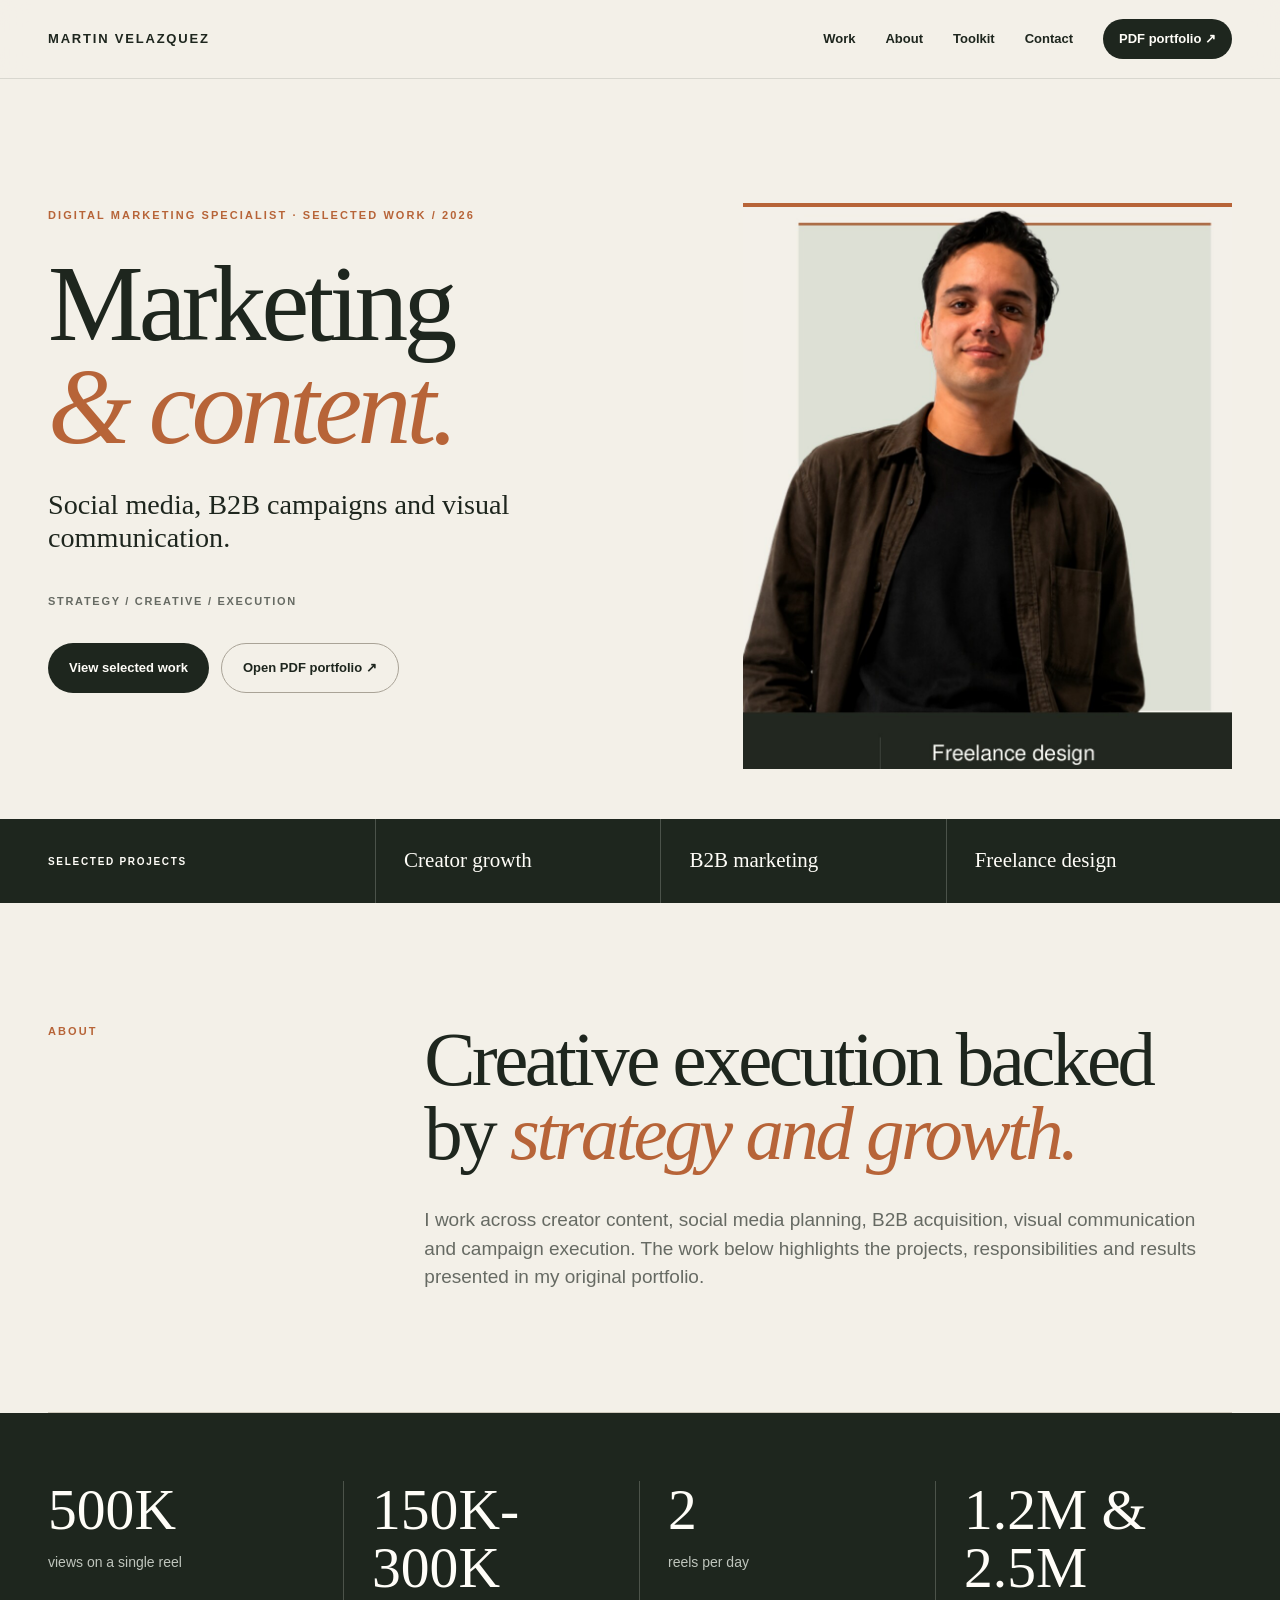
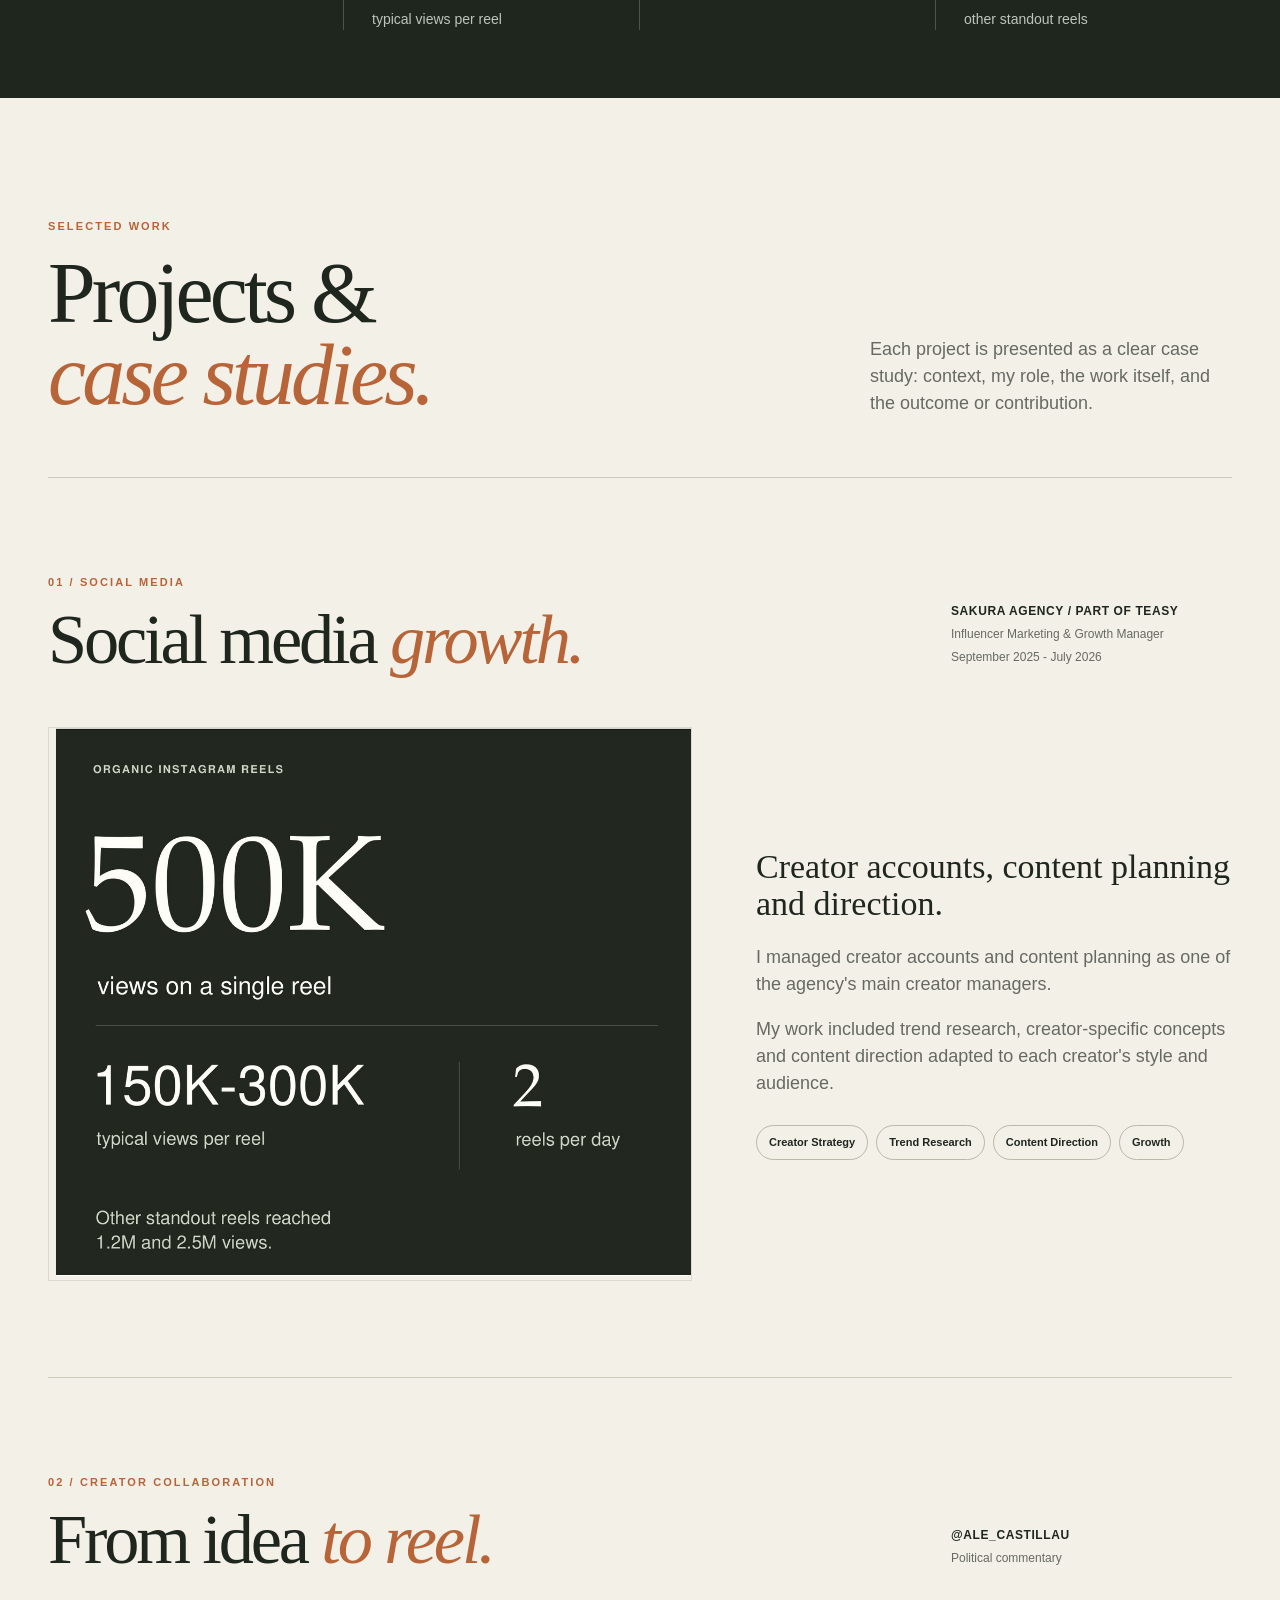
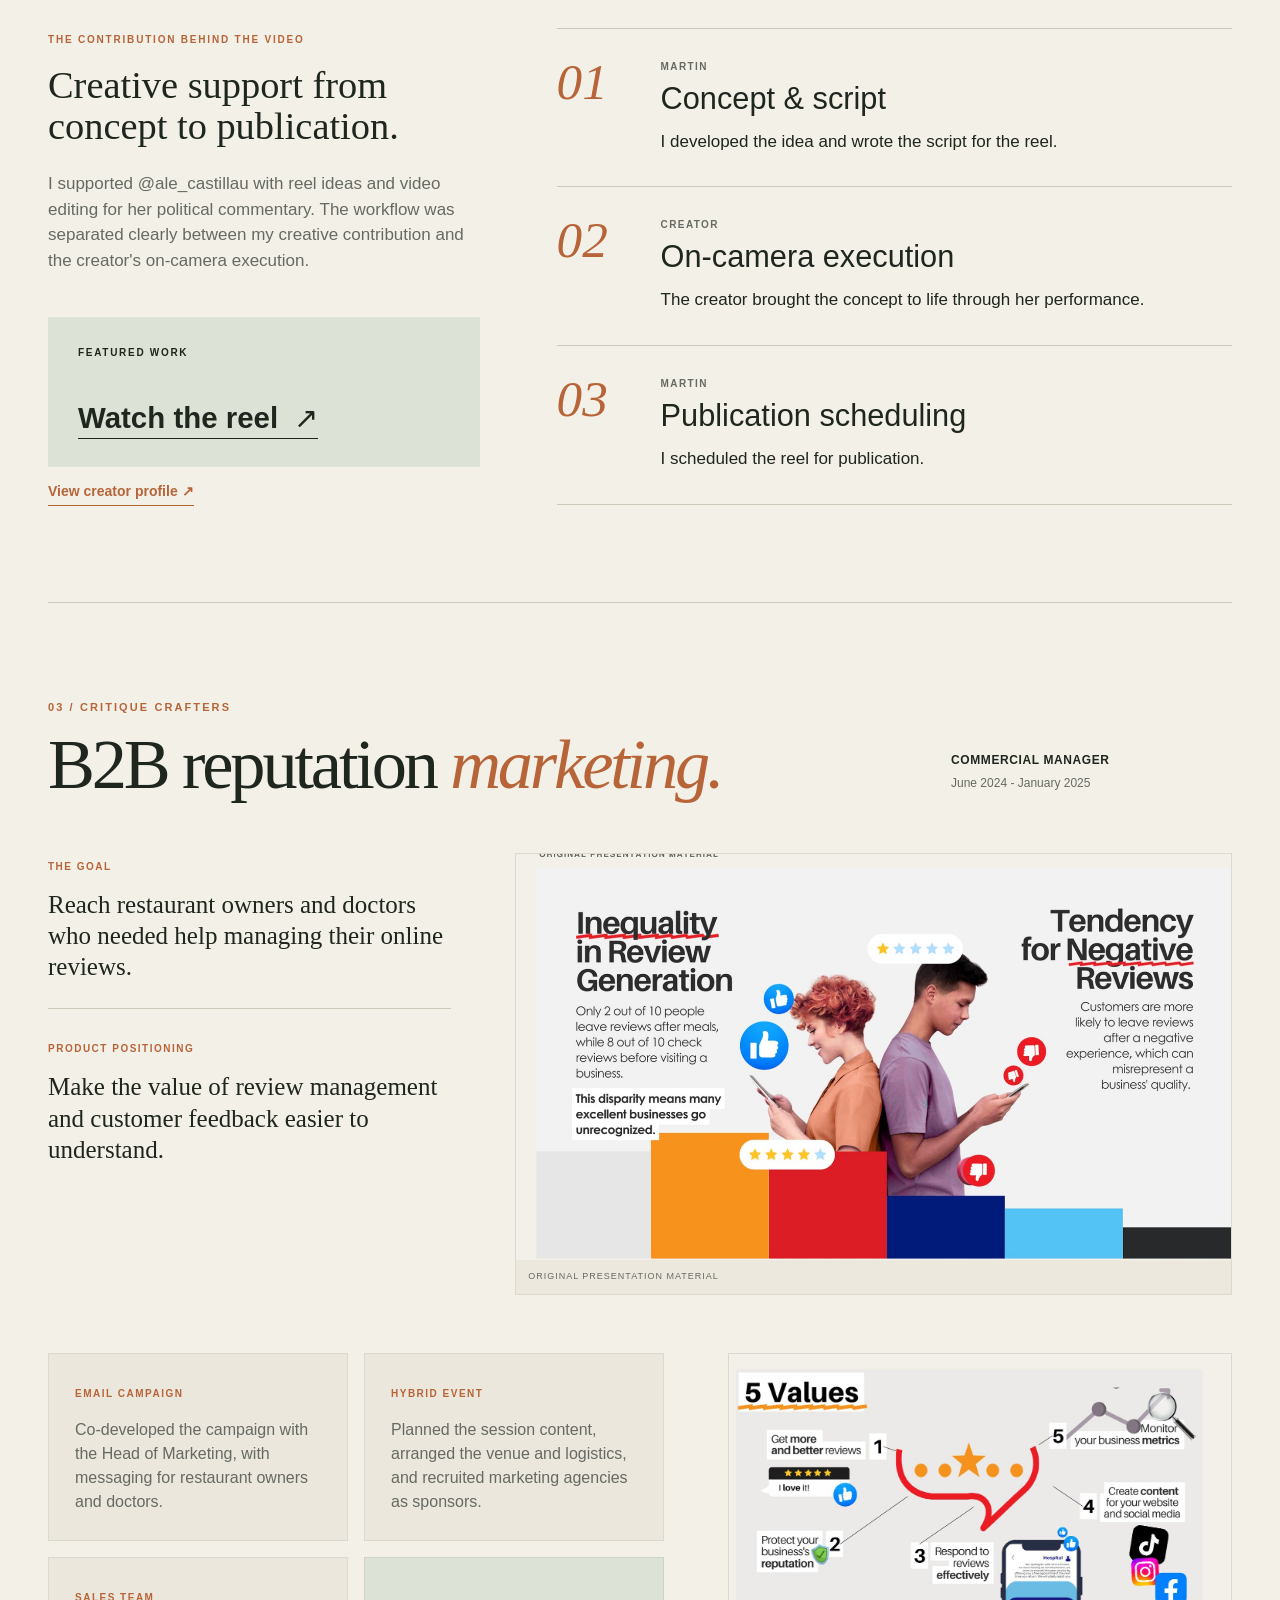
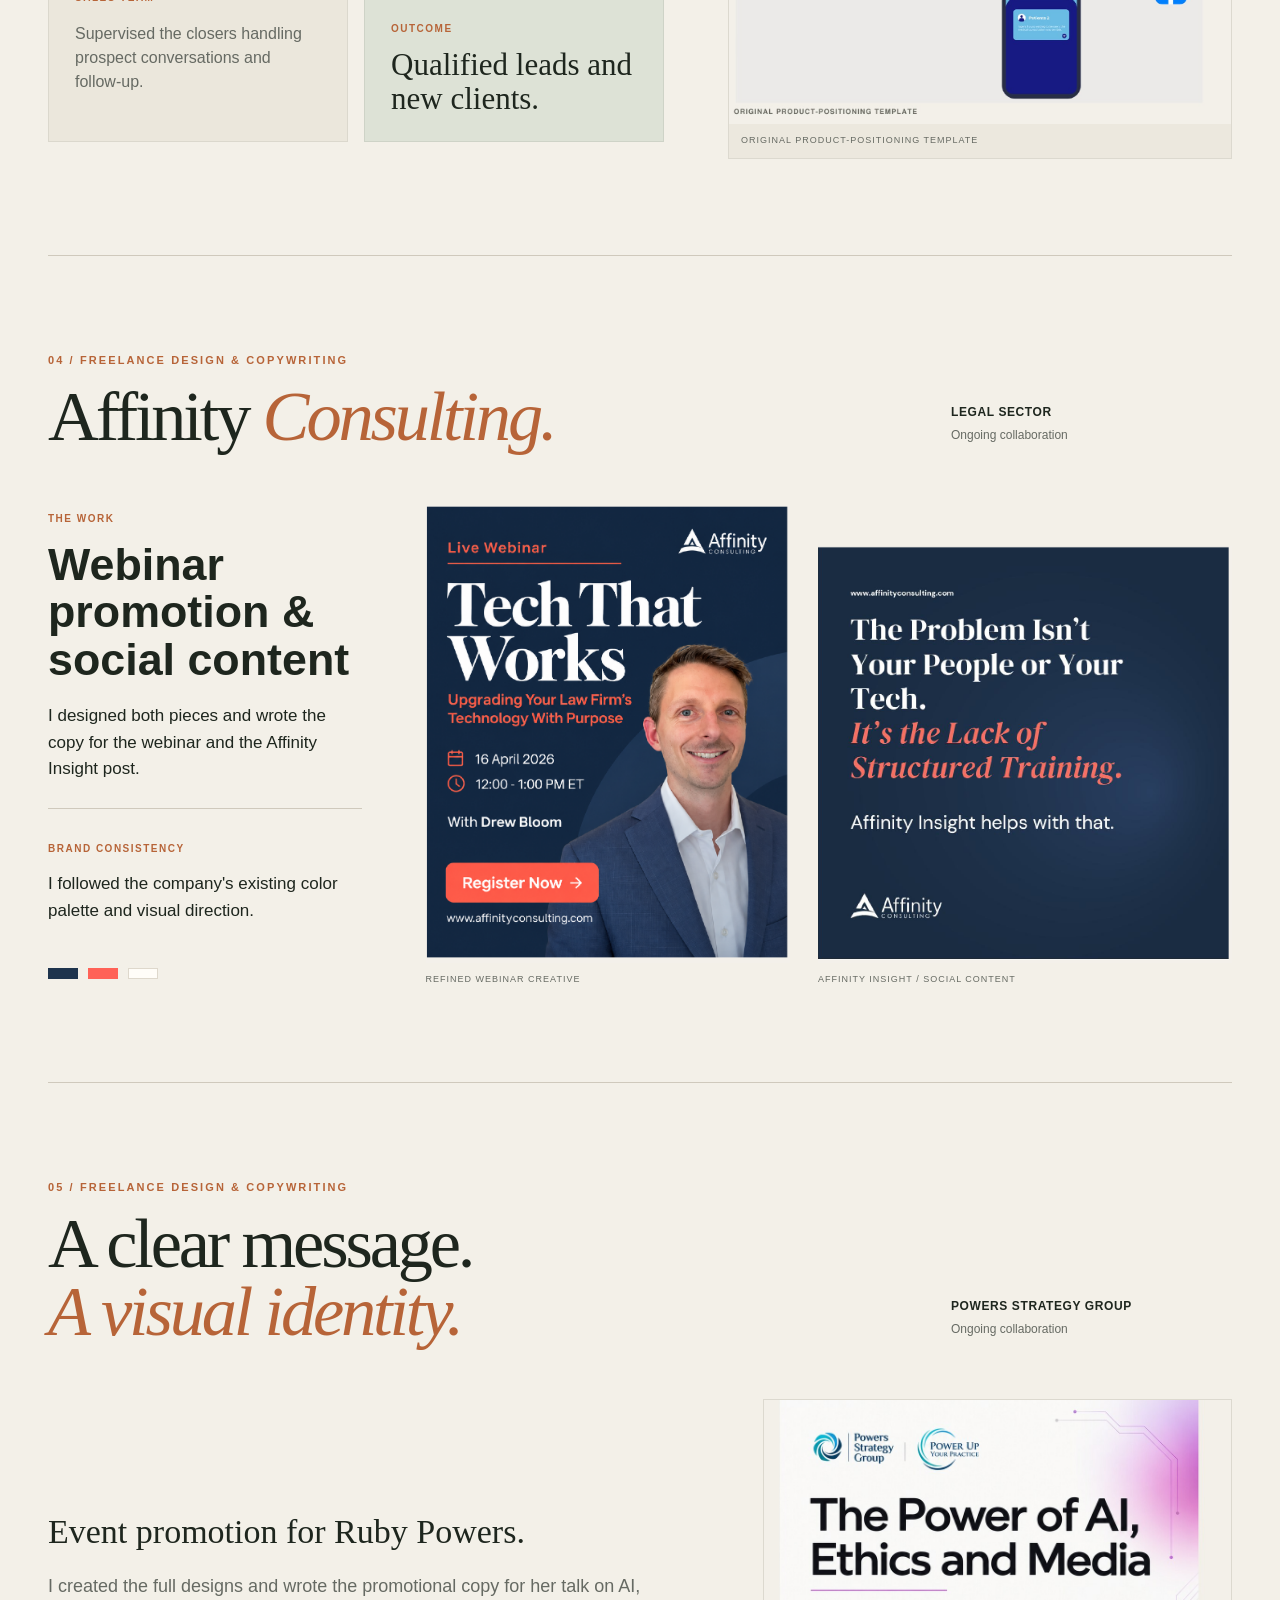
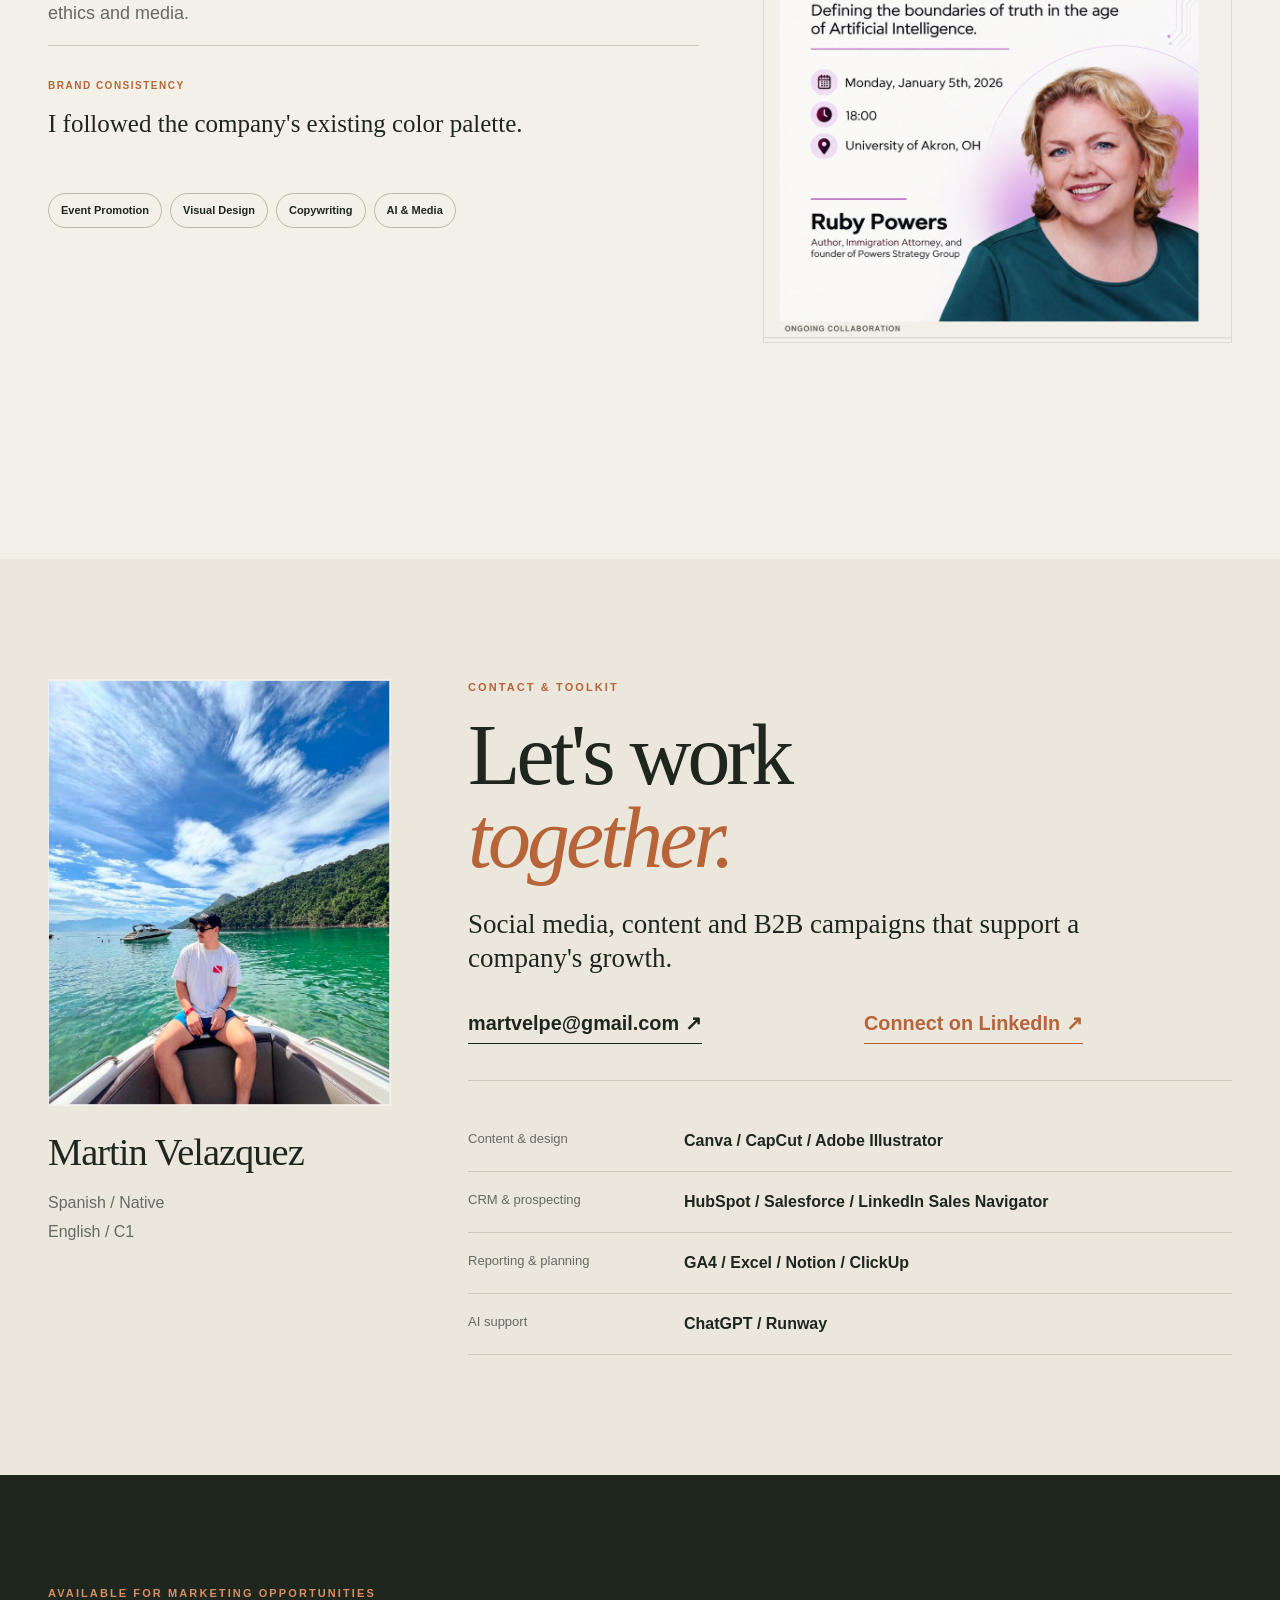
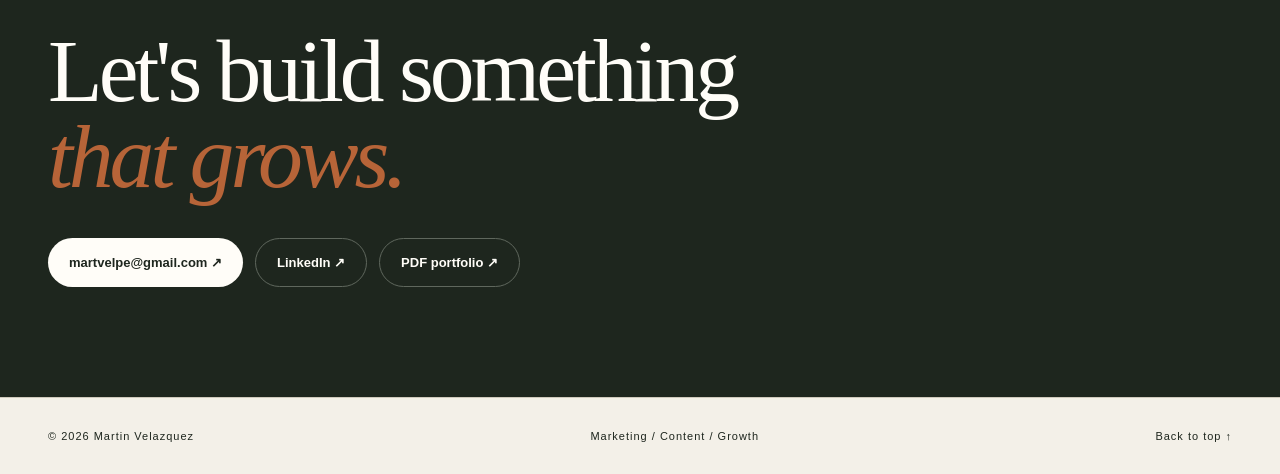
==== index.html.html @ 531619fa "Fix website image paths" ====
<!doctype html>
<html lang="en">
<head>
  <meta charset="utf-8" />
  <meta name="viewport" content="width=device-width, initial-scale=1" />
  <meta name="description" content="Martin Velazquez - Digital Marketing Specialist. Selected work in social media growth, creator strategy, B2B reputation marketing, design and copywriting." />
  <meta property="og:title" content="Martin Velazquez | Digital Marketing Portfolio" />
  <meta property="og:description" content="Social media, B2B campaigns and visual communication." />
  <meta property="og:type" content="website" />
  <title>Martin Velazquez | Digital Marketing Portfolio</title>
  <link rel="stylesheet" href="style.css" />
</head>
<body>
  <a class="skip-link" href="#main">Skip to content</a>

  <header class="site-header">
    <div class="header-inner">
      <a class="brand" href="#home">MARTIN VELAZQUEZ</a>
      <nav class="desktop-nav" aria-label="Main navigation">
        <a href="#work">Work</a>
        <a href="#about">About</a>
        <a href="#toolkit">Toolkit</a>
        <a href="#contact">Contact</a>
        <a class="nav-cta" href="Martin_Velazquez_Portfolio.pdf" target="_blank" rel="noopener">PDF portfolio ↗</a>
      </nav>
      <button class="menu-button" aria-expanded="false" aria-controls="mobile-menu">Menu</button>
    </div>
  </header>

  <nav id="mobile-menu" class="mobile-menu" aria-label="Mobile navigation">
    <a href="#work">Work</a>
    <a href="#about">About</a>
    <a href="#toolkit">Toolkit</a>
    <a href="#contact">Contact</a>
    <a href="Martin_Velazquez_Portfolio.pdf" target="_blank" rel="noopener">PDF portfolio ↗</a>
  </nav>

  <main id="main">
    <!-- HERO: based on portfolio page 1 -->
    <section class="hero shell" id="home">
      <div class="hero-copy reveal">
        <p class="eyebrow">DIGITAL MARKETING SPECIALIST · SELECTED WORK / 2026</p>
        <h1>Marketing<br><em>&amp; content.</em></h1>
        <p class="hero-lede">Social media, B2B campaigns and visual communication.</p>
        <p class="hero-sub">Strategy / Creative / Execution</p>
        <div class="hero-actions">
          <a class="button button-dark" href="#work">View selected work</a>
          <a class="button button-outline" href="Martin_Velazquez_Portfolio.pdf" target="_blank" rel="noopener">Open PDF portfolio ↗</a>
        </div>
      </div>
      <div class="hero-visual reveal delay-1">
        <div class="portrait-card">
          <img src="hero-martin.jpg" alt="Portrait of Martin Velazquez" />
        </div>
      </div>
    </section>

    <div class="project-strip">
      <div class="project-strip-inner shell">
        <span class="strip-label">SELECTED PROJECTS</span>
        <a href="#social">Creator growth</a>
        <a href="#b2b">B2B marketing</a>
        <a href="#design">Freelance design</a>
      </div>
    </div>

    <!-- ABOUT -->
    <section class="about shell section" id="about">
      <div class="section-label reveal">ABOUT</div>
      <div class="about-body reveal delay-1">
        <h2>Creative execution backed by <em>strategy and growth.</em></h2>
        <p>I work across creator content, social media planning, B2B acquisition, visual communication and campaign execution. The work below highlights the projects, responsibilities and results presented in my original portfolio.</p>
      </div>
    </section>

    <!-- METRICS from page 2 -->
    <section class="metrics-wrap" aria-label="Social media performance highlights">
      <div class="metrics shell">
        <div class="metric reveal"><strong>500K</strong><span>views on a single reel</span></div>
        <div class="metric reveal delay-1"><strong>150K-300K</strong><span>typical views per reel</span></div>
        <div class="metric reveal delay-2"><strong>2</strong><span>reels per day</span></div>
        <div class="metric reveal delay-3"><strong>1.2M &amp; 2.5M</strong><span>other standout reels</span></div>
      </div>
    </section>

    <!-- WORK -->
    <section class="work shell section" id="work">
      <div class="work-intro reveal">
        <div>
          <p class="eyebrow">SELECTED WORK</p>
          <h2>Projects &amp;<br><em>case studies.</em></h2>
        </div>
        <p>Each project is presented as a clear case study: context, my role, the work itself, and the outcome or contribution.</p>
      </div>

      <!-- CASE 01 -->
      <article class="case" id="social">
        <header class="case-header reveal">
          <div>
            <p class="case-no">01 / SOCIAL MEDIA</p>
            <h3>Social media <em>growth.</em></h3>
          </div>
          <div class="case-meta">
            <span>SAKURA AGENCY / PART OF TEASY</span>
            <span>Influencer Marketing &amp; Growth Manager</span>
            <span>September 2025 - July 2026</span>
          </div>
        </header>

        <div class="case-grid two-col">
          <div class="visual-card reveal">
            <img class="contain-img" src="social-growth.jpg" alt="Organic Instagram Reels results: 500K views on a single reel, 150K-300K typical views and two reels per day" />
          </div>
          <div class="case-text reveal delay-1">
            <h4>Creator accounts, content planning and direction.</h4>
            <p>I managed creator accounts and content planning as one of the agency's main creator managers.</p>
            <p>My work included trend research, creator-specific concepts and content direction adapted to each creator's style and audience.</p>
            <div class="tag-row"><span>Creator Strategy</span><span>Trend Research</span><span>Content Direction</span><span>Growth</span></div>
          </div>
        </div>
      </article>

      <!-- CASE 02: rebuilt in V3 to prevent overlap and keep every element inside its grid -->
      <article class="case creator-case" id="creator-collaboration">
        <header class="case-header creator-header reveal">
          <div>
            <p class="case-no">02 / CREATOR COLLABORATION</p>
            <h3>From idea <em>to reel.</em></h3>
          </div>
          <div class="case-meta creator-meta">
            <span>@ALE_CASTILLAU</span>
            <span>Political commentary</span>
          </div>
        </header>

        <div class="creator-case-layout">
          <div class="creator-summary reveal">
            <p class="creator-kicker">THE CONTRIBUTION BEHIND THE VIDEO</p>
            <h4>Creative support from concept to publication.</h4>
            <p>I supported @ale_castillau with reel ideas and video editing for her political commentary. The workflow was separated clearly between my creative contribution and the creator's on-camera execution.</p>

            <div class="creator-featured-card">
              <span>FEATURED WORK</span>
              <a href="https://www.instagram.com/ale_castillau/reel/Dd24Sf3gvar/" target="_blank" rel="noopener">Watch the reel <b>↗</b></a>
            </div>
            <a class="creator-profile-link" href="https://www.instagram.com/ale_castillau/" target="_blank" rel="noopener">View creator profile ↗</a>
          </div>

          <div class="creator-process reveal delay-1" aria-label="Creator collaboration workflow">
            <div class="creator-process-row">
              <div class="creator-step">01</div>
              <div class="creator-step-copy">
                <span>MARTIN</span>
                <h4>Concept &amp; script</h4>
                <p>I developed the idea and wrote the script for the reel.</p>
              </div>
            </div>
            <div class="creator-process-row">
              <div class="creator-step">02</div>
              <div class="creator-step-copy">
                <span>CREATOR</span>
                <h4>On-camera execution</h4>
                <p>The creator brought the concept to life through her performance.</p>
              </div>
            </div>
            <div class="creator-process-row">
              <div class="creator-step">03</div>
              <div class="creator-step-copy">
                <span>MARTIN</span>
                <h4>Publication scheduling</h4>
                <p>I scheduled the reel for publication.</p>
              </div>
            </div>
          </div>
        </div>
      </article>

      <!-- CASE 03 -->
      <article class="case" id="b2b">
        <header class="case-header reveal">
          <div>
            <p class="case-no">03 / CRITIQUE CRAFTERS</p>
            <h3>B2B reputation <em>marketing.</em></h3>
          </div>
          <div class="case-meta">
            <span>Commercial Manager</span>
            <span>June 2024 - January 2025</span>
          </div>
        </header>

        <div class="b2b-top">
          <div class="case-text reveal">
            <div class="info-block">
              <span>THE GOAL</span>
              <p>Reach restaurant owners and doctors who needed help managing their online reviews.</p>
            </div>
            <div class="info-block">
              <span>PRODUCT POSITIONING</span>
              <p>Make the value of review management and customer feedback easier to understand.</p>
            </div>
          </div>
          <figure class="visual-card figure-card reveal delay-1">
            <img class="contain-img" src="critique-positioning.jpg" alt="Critique Crafters presentation material about online reviews" />
            <figcaption>Original presentation material</figcaption>
          </figure>
        </div>

        <div class="b2b-bottom">
          <div class="work-cards reveal">
            <div class="mini-card"><span>EMAIL CAMPAIGN</span><p>Co-developed the campaign with the Head of Marketing, with messaging for restaurant owners and doctors.</p></div>
            <div class="mini-card"><span>HYBRID EVENT</span><p>Planned the session content, arranged the venue and logistics, and recruited marketing agencies as sponsors.</p></div>
            <div class="mini-card"><span>SALES TEAM</span><p>Supervised the closers handling prospect conversations and follow-up.</p></div>
            <div class="outcome-card"><span>OUTCOME</span><strong>Qualified leads and new clients.</strong></div>
          </div>
          <figure class="visual-card figure-card reveal delay-1">
            <img class="contain-img" src="critique-values.jpg" alt="Critique Crafters five values product positioning template" />
            <figcaption>Original product-positioning template</figcaption>
          </figure>
        </div>
      </article>

      <!-- CASE 04: rebuilt in V3 with two independent artwork cards -->
      <article class="case affinity-case" id="design">
        <header class="case-header affinity-header reveal">
          <div>
            <p class="case-no">04 / FREELANCE DESIGN &amp; COPYWRITING</p>
            <h3>Affinity <em>Consulting.</em></h3>
          </div>
          <div class="case-meta">
            <span>Legal sector</span>
            <span>Ongoing collaboration</span>
          </div>
        </header>

        <div class="affinity-layout">
          <div class="affinity-copy reveal">
            <div class="info-block large-info">
              <span>THE WORK</span>
              <h4>Webinar promotion &amp; social content</h4>
              <p>I designed both pieces and wrote the copy for the webinar and the Affinity Insight post.</p>
            </div>
            <div class="info-block">
              <span>BRAND CONSISTENCY</span>
              <p>I followed the company's existing color palette and visual direction.</p>
            </div>
            <div class="brand-swatches" aria-label="Affinity Consulting color palette">
              <span class="swatch navy"></span><span class="swatch coral"></span><span class="swatch cream"></span>
            </div>
          </div>

          <div class="affinity-artworks reveal delay-1">
            <figure class="affinity-artwork affinity-artwork-webinar">
              <div class="artwork-frame"><img src="affinity-webinar.png" alt="Affinity Consulting Tech That Works webinar promotional design" /></div>
              <figcaption>Refined webinar creative</figcaption>
            </figure>
            <figure class="affinity-artwork affinity-artwork-insight">
              <div class="artwork-frame"><img src="affinity-insight.png" alt="Affinity Insight social content design" /></div>
              <figcaption>Affinity Insight / social content</figcaption>
            </figure>
          </div>
        </div>
      </article>

      <!-- CASE 05 -->
      <article class="case">
        <header class="case-header reveal">
          <div>
            <p class="case-no">05 / FREELANCE DESIGN &amp; COPYWRITING</p>
            <h3>A clear message.<br><em>A visual identity.</em></h3>
          </div>
          <div class="case-meta">
            <span>POWERS STRATEGY GROUP</span>
            <span>Ongoing collaboration</span>
          </div>
        </header>

        <div class="case-grid powers-grid">
          <div class="case-text reveal">
            <h4>Event promotion for Ruby Powers.</h4>
            <p>I created the full designs and wrote the promotional copy for her talk on AI, ethics and media.</p>
            <div class="info-block">
              <span>BRAND CONSISTENCY</span>
              <p>I followed the company's existing color palette.</p>
            </div>
            <div class="tag-row"><span>Event Promotion</span><span>Visual Design</span><span>Copywriting</span><span>AI &amp; Media</span></div>
          </div>
          <div class="poster-wrap reveal delay-1">
            <div class="visual-card poster-card">
              <img class="contain-img" src="powers.jpg" alt="The Power of AI, Ethics and Media event promotion for Ruby Powers" />
            </div>
          </div>
        </div>
      </article>
    </section>

    <!-- TOOLKIT: rebuilt in V3 so the name is HTML text, never cropped inside the photo -->
    <section class="toolkit-section" id="toolkit">
      <div class="toolkit shell section">
        <div class="profile-column reveal">
          <div class="toolkit-photo">
            <img src="contact-photo-clean.png" alt="Martin Velazquez sitting on a boat with the sea and mountains behind him" />
          </div>
          <div class="profile-identity">
            <h3>Martin Velazquez</h3>
            <p>Spanish / Native</p>
            <p>English / C1</p>
          </div>
        </div>

        <div class="toolkit-copy reveal delay-1">
          <p class="eyebrow">CONTACT &amp; TOOLKIT</p>
          <h2>Let's work<br><em>together.</em></h2>
          <p class="toolkit-lede">Social media, content and B2B campaigns that support a company's growth.</p>

          <div class="toolkit-direct-links">
            <a href="mailto:martvelpe@gmail.com">martvelpe@gmail.com ↗</a>
            <a href="https://www.linkedin.com/in/martin-velazquez-65097720a/" target="_blank" rel="noopener">Connect on LinkedIn ↗</a>
          </div>

          <div class="tool-list">
            <div><span>Content &amp; design</span><b>Canva / CapCut / Adobe Illustrator</b></div>
            <div><span>CRM &amp; prospecting</span><b>HubSpot / Salesforce / LinkedIn Sales Navigator</b></div>
            <div><span>Reporting &amp; planning</span><b>GA4 / Excel / Notion / ClickUp</b></div>
            <div><span>AI support</span><b>ChatGPT / Runway</b></div>
          </div>
        </div>
      </div>
    </section>

    <!-- CONTACT -->
    <section class="contact" id="contact">
      <div class="contact-inner shell reveal">
        <p class="eyebrow">AVAILABLE FOR MARKETING OPPORTUNITIES</p>
        <h2>Let's build something<br><em>that grows.</em></h2>
        <div class="contact-actions">
          <a class="button button-light" href="mailto:martvelpe@gmail.com">martvelpe@gmail.com ↗</a>
          <a class="button button-outline-light" href="https://www.linkedin.com/in/martin-velazquez-65097720a/" target="_blank" rel="noopener">LinkedIn ↗</a>
          <a class="button button-outline-light" href="Martin_Velazquez_Portfolio.pdf" target="_blank" rel="noopener">PDF portfolio ↗</a>
        </div>
      </div>
    </section>
  </main>

  <footer>
    <div class="shell footer-inner">
      <span>© 2026 Martin Velazquez</span>
      <span>Marketing / Content / Growth</span>
      <a href="#home">Back to top ↑</a>
    </div>
  </footer>

  <script src="script.js"></script>
</body>
</html>
---- style.css ----
:root{
  --paper:#f3f0e8;
  --paper-2:#ece8de;
  --ink:#1e261e;
  --rust:#b76438;
  --muted:#666a63;
  --line:#cfc9bc;
  --white:#fffdf8;
  --sage:#dde2d6;
  --max:1440px;
}
*{box-sizing:border-box}
html{scroll-behavior:smooth}
body{margin:0;background:var(--paper);color:var(--ink);font-family:Arial,Helvetica,sans-serif;line-height:1.5;-webkit-font-smoothing:antialiased}
img{display:block;width:100%;max-width:100%}
a{color:inherit}
.shell{width:min(var(--max),calc(100% - 96px));margin-inline:auto}
.section{padding-block:120px}
.skip-link{position:fixed;top:-80px;left:16px;background:var(--ink);color:white;padding:10px 14px;z-index:1000}.skip-link:focus{top:16px}

/* Header */
.site-header{position:sticky;top:0;z-index:100;background:rgba(243,240,232,.94);border-bottom:1px solid rgba(30,38,30,.12);backdrop-filter:blur(14px)}
.header-inner{width:min(var(--max),calc(100% - 96px));height:78px;margin:auto;display:flex;align-items:center;justify-content:space-between}
.brand{text-decoration:none;font-size:13px;font-weight:800;letter-spacing:1.8px}
.desktop-nav{display:flex;align-items:center;gap:30px}.desktop-nav a{text-decoration:none;font-size:13px;font-weight:600}.desktop-nav a:not(.nav-cta):hover{color:var(--rust)}
.nav-cta{padding:10px 16px;border-radius:999px;background:var(--ink);color:var(--white)}
.menu-button{display:none;border:0;background:transparent;color:var(--ink);font:600 14px Arial,sans-serif}
.mobile-menu{display:none}

/* Type */
.eyebrow,.section-label,.case-no{margin:0;color:var(--rust);font-size:11px;font-weight:800;letter-spacing:2.1px;text-transform:uppercase}
h1,h2,h3{font-family:Georgia,'Times New Roman',serif;font-weight:400;letter-spacing:-.045em;line-height:.96}
em{font-weight:400;color:var(--rust)}

/* Hero */
.hero{min-height:740px;padding-block:74px 0;display:grid;grid-template-columns:minmax(0,1.12fr) minmax(360px,.88fr);gap:72px;align-items:center}
.hero-copy{padding-bottom:72px}.hero h1{font-size:clamp(74px,8.4vw,132px);margin:28px 0 30px}.hero-lede{font-family:Georgia,'Times New Roman',serif;font-size:clamp(24px,2.2vw,34px);line-height:1.18;max-width:620px;margin:0}.hero-sub{font-size:11px;letter-spacing:1.7px;font-weight:800;color:var(--muted);text-transform:uppercase;margin:38px 0 0}
.hero-actions{display:flex;flex-wrap:wrap;gap:12px;margin-top:34px}.button{display:inline-flex;align-items:center;justify-content:center;text-decoration:none;border-radius:999px;padding:14px 21px;font-size:13px;font-weight:700;transition:transform .2s ease,background .2s ease}.button:hover{transform:translateY(-2px)}.button-dark{background:var(--ink);color:var(--white)}.button-outline{border:1px solid #a9a397}.portrait-card{background:#dfe2d8;border-top:4px solid var(--rust);overflow:hidden}.portrait-card img{aspect-ratio:1/1.15;object-fit:cover;object-position:center top}

/* Project strip */
.project-strip{background:var(--ink);color:var(--white)}.project-strip-inner{min-height:84px;display:grid;grid-template-columns:1.15fr repeat(3,1fr);align-items:stretch}.project-strip-inner>*{display:flex;align-items:center;padding:20px 28px;border-right:1px solid #4b524a}.project-strip-inner>*:first-child{padding-left:0}.project-strip-inner>*:last-child{border-right:0}.strip-label{font-size:10px;font-weight:800;letter-spacing:1.7px}.project-strip a{text-decoration:none;font-family:Georgia,'Times New Roman',serif;font-size:21px}.project-strip a:hover{color:#eab18f}

/* About */
.about{display:grid;grid-template-columns:.55fr 1.45fr;gap:70px;border-bottom:1px solid var(--line)}.about-body h2{font-size:clamp(55px,6vw,92px);max-width:1040px;margin:0}.about-body>p{font-size:19px;color:var(--muted);max-width:780px;margin:36px 0 0}

/* Metrics */
.metrics-wrap{background:var(--ink);color:var(--white)}.metrics{display:grid;grid-template-columns:repeat(4,1fr);padding-block:68px}.metric{padding:0 28px;border-right:1px solid #4c534a}.metric:first-child{padding-left:0}.metric:last-child{border-right:0}.metric strong{display:block;font-family:Georgia,'Times New Roman',serif;font-size:clamp(42px,4.5vw,70px);font-weight:400;line-height:1}.metric span{display:block;color:#bfc5bd;font-size:14px;margin-top:13px}

/* Work intro */
.work-intro{display:grid;grid-template-columns:1.35fr .65fr;gap:70px;align-items:end;margin-bottom:60px}.work-intro h2{font-size:clamp(62px,6.7vw,102px);margin:18px 0 0}.work-intro>p{margin:0;color:var(--muted);font-size:18px;max-width:430px}

/* Cases */
.case{padding-block:96px;border-top:1px solid var(--line)}
.case-header{display:grid;grid-template-columns:1.5fr .5fr;gap:60px;align-items:end;margin-bottom:54px}.case-header h3{font-size:clamp(54px,5.5vw,86px);margin:15px 0 0}.case-meta{display:flex;flex-direction:column;gap:5px;padding-bottom:7px}.case-meta span{font-size:12px;color:var(--muted)}.case-meta span:first-child{font-weight:800;color:var(--ink);text-transform:uppercase;letter-spacing:.6px}
.case-grid{display:grid;gap:64px;align-items:center}.two-col{grid-template-columns:minmax(0,1.15fr) minmax(320px,.85fr)}.creator-grid{grid-template-columns:minmax(360px,.85fr) minmax(0,1.15fr);align-items:start}.affinity-grid{grid-template-columns:minmax(330px,.72fr) minmax(0,1.28fr);align-items:start}.powers-grid{grid-template-columns:minmax(340px,1fr) minmax(320px,.72fr);align-items:center}
.visual-card{background:var(--paper-2);border:1px solid rgba(30,38,30,.08);overflow:hidden}.contain-img{width:100%;height:auto;object-fit:contain}.case-text h4{font-family:Georgia,'Times New Roman',serif;font-size:34px;line-height:1.08;font-weight:400;margin:0 0 22px}.case-text>p{font-size:18px;color:var(--muted);max-width:620px}.tag-row{display:flex;flex-wrap:wrap;gap:8px;margin-top:28px}.tag-row span{border:1px solid #bdb7aa;border-radius:999px;padding:8px 12px;font-size:11px;font-weight:700}.inline-actions{display:flex;flex-wrap:wrap;gap:22px;margin-top:28px}.text-link{font-size:13px;font-weight:800;text-decoration:none;border-bottom:1px solid currentColor;padding-bottom:3px}.muted-link{color:var(--muted)}
.process-list{margin-top:30px;border-top:1px solid var(--line)}.process-item{display:grid;grid-template-columns:52px 1fr;gap:14px;padding:20px 0;border-bottom:1px solid var(--line)}.process-num{font-size:13px;font-weight:800;color:var(--rust)}.process-item b{font-size:17px}.process-item p{margin:6px 0 0;color:var(--muted);font-size:15px}
.info-block{padding:26px 0;border-top:1px solid var(--line)}.info-block:first-child{border-top:0;padding-top:0}.info-block span,.mini-card span,.outcome-card span{font-size:10px;font-weight:800;letter-spacing:1.5px;color:var(--rust)}.info-block p{font-family:Georgia,'Times New Roman',serif;font-size:25px;line-height:1.25;margin:12px 0 0}.large-info h4{font-size:44px;margin:12px 0 20px}
.b2b-top,.b2b-bottom{display:grid;grid-template-columns:minmax(300px,.72fr) minmax(0,1.28fr);gap:64px;align-items:start}.b2b-bottom{margin-top:58px;grid-template-columns:minmax(0,1.1fr) minmax(340px,.9fr)}.figure-card{margin:0;padding:0}.figure-card figcaption{padding:10px 12px;font-size:9px;text-transform:uppercase;letter-spacing:1px;color:var(--muted)}.work-cards{display:grid;grid-template-columns:1fr 1fr;gap:16px}.mini-card,.outcome-card{background:#ebe7dc;border:1px solid rgba(30,38,30,.08);padding:26px;min-height:185px}.mini-card p{margin:14px 0 0;color:var(--muted);font-size:16px}.outcome-card{background:var(--sage);display:flex;flex-direction:column;justify-content:flex-end}.outcome-card strong{font-family:Georgia,'Times New Roman',serif;font-size:31px;font-weight:400;line-height:1.08;margin-top:12px}.poster-wrap{display:flex;justify-content:center}.poster-card{width:min(100%,520px)}

/* Toolkit */
.toolkit-section{background:#ebe7dd}.toolkit{display:grid;grid-template-columns:minmax(260px,.58fr) minmax(0,1.42fr);gap:78px;align-items:start}.toolkit-photo{width:min(100%,390px)}.toolkit-photo img{aspect-ratio:3/4;object-fit:cover}.toolkit-copy h2{font-size:clamp(62px,6.7vw,104px);margin:20px 0 28px}.toolkit-lede{font-family:Georgia,'Times New Roman',serif;font-size:27px;line-height:1.25;max-width:720px}.tool-list{margin-top:44px;border-top:1px solid var(--line)}.tool-list>div{display:grid;grid-template-columns:190px 1fr;gap:26px;padding:18px 0;border-bottom:1px solid var(--line)}.tool-list span{font-size:13px;color:var(--muted)}.tool-list b{font-weight:600}.language-row{display:flex;gap:24px;margin-top:28px;color:var(--muted);font-size:13px}

/* Contact */
.contact{background:var(--ink);color:var(--white)}.contact-inner{padding-block:110px}.contact .eyebrow{color:#d98d63}.contact h2{font-size:clamp(62px,7vw,108px);margin:26px 0 0;max-width:1100px}.contact-actions{display:flex;flex-wrap:wrap;gap:12px;margin-top:38px}.button-light{background:var(--white);color:var(--ink)}.button-outline-light{border:1px solid #5f675d;color:var(--white)}
footer{background:var(--paper);border-top:1px solid var(--line)}.footer-inner{min-height:76px;display:flex;align-items:center;justify-content:space-between;gap:16px;font-size:11px;letter-spacing:1px}.footer-inner a{text-decoration:none}

/* Animation */
.reveal{opacity:0;transform:translateY(18px);transition:opacity .65s ease,transform .65s ease}.reveal.visible{opacity:1;transform:none}.delay-1{transition-delay:.07s}.delay-2{transition-delay:.14s}.delay-3{transition-delay:.21s}

/* Tablet */
@media (max-width:1000px){
  .shell,.header-inner{width:min(100% - 48px,var(--max))}
  .desktop-nav{display:none}.menu-button{display:block}
  .mobile-menu{position:fixed;z-index:90;top:78px;left:0;right:0;display:none;flex-direction:column;gap:0;background:var(--paper);border-bottom:1px solid var(--line);padding:8px 24px 18px}.mobile-menu.open{display:flex}.mobile-menu a{text-decoration:none;padding:13px 0;border-bottom:1px solid var(--line);font-size:16px}
  .hero{grid-template-columns:1fr;gap:26px;padding-top:62px}.hero-copy{padding-bottom:0}.hero-visual{max-width:700px}.portrait-card img{aspect-ratio:5/4;object-position:center 12%}
  .project-strip-inner{grid-template-columns:1fr 1fr}.project-strip-inner>*{border-bottom:1px solid #4b524a}.project-strip-inner>*:nth-child(2){border-right:0}.project-strip-inner>*:first-child{padding-left:28px}
  .about,.work-intro,.case-header,.two-col,.creator-grid,.affinity-grid,.powers-grid,.b2b-top,.b2b-bottom,.toolkit{grid-template-columns:1fr}
  .section{padding-block:90px}.case{padding-block:82px}.case-header{gap:20px}.case-meta{padding:0}.case-grid,.b2b-top,.b2b-bottom{gap:38px}.work-intro{gap:28px}.work-cards{grid-template-columns:1fr 1fr}.toolkit-photo{width:min(100%,470px)}.tool-list>div{grid-template-columns:170px 1fr}
  .metrics{grid-template-columns:1fr 1fr}.metric{padding:28px 20px;border-right:0;border-bottom:1px solid #4c534a}.metric:nth-child(odd){border-right:1px solid #4c534a}.metric:first-child{padding-left:20px}.metric:nth-last-child(-n+2){border-bottom:0}
}

/* Mobile */
@media (max-width:640px){
  .shell,.header-inner{width:calc(100% - 32px)}.header-inner{height:70px}.mobile-menu{top:70px;padding-inline:16px}
  .hero{min-height:auto;padding-top:46px}.hero h1{font-size:clamp(62px,19vw,92px);letter-spacing:-.055em}.hero-lede{font-size:23px}.hero-actions{flex-direction:column}.button{width:100%}.portrait-card img{aspect-ratio:4/5;object-position:center top}
  .project-strip-inner{grid-template-columns:1fr}.project-strip-inner>*{border-right:0!important;padding:16px 0!important}.project-strip-inner>*:last-child{border-bottom:0}
  .section{padding-block:70px}.about{gap:36px}.about-body h2,.work-intro h2{font-size:54px}.about-body>p,.work-intro>p{font-size:16px}.metrics{grid-template-columns:1fr;padding-block:0}.metric,.metric:nth-child(odd){padding:28px 0;border-right:0;border-bottom:1px solid #4c534a}.metric:last-child{border-bottom:0}.metric strong{font-size:48px}
  .work-intro{margin-bottom:28px}.case{padding-block:66px}.case-header{margin-bottom:36px}.case-header h3{font-size:50px}.case-text h4{font-size:30px}.case-text>p{font-size:16px}.creator-grid{gap:34px}.work-cards{grid-template-columns:1fr}.mini-card,.outcome-card{min-height:auto}.info-block p{font-size:22px}.large-info h4{font-size:35px}.toolkit{gap:44px}.toolkit-copy h2{font-size:56px}.toolkit-lede{font-size:23px}.tool-list>div{grid-template-columns:1fr;gap:5px}.language-row{flex-direction:column;gap:5px}.contact-inner{padding-block:78px}.contact h2{font-size:56px}.contact-actions{flex-direction:column}.footer-inner{min-height:auto;padding-block:24px;flex-direction:column;align-items:flex-start}
}

@media (prefers-reduced-motion:reduce){html{scroll-behavior:auto}.reveal{opacity:1;transform:none;transition:none}.button{transition:none}}

@media print{
  .reveal{opacity:1!important;transform:none!important;transition:none!important}
  .skip-link{display:none!important}
  .site-header{position:static!important}
  .mobile-menu{display:none!important}
}

/* =========================================================
   V3 LAYOUT FIXES
   Rebuilt sections: Creator Collaboration, Affinity, Toolkit
   ========================================================= */

/* General anti-overflow rules for all portfolio grids */
.case-header > *,
.case-grid > *,
.creator-case-layout > *,
.affinity-layout > *,
.affinity-artworks > *,
.toolkit > *,
.tool-list > div > * {
  min-width: 0;
}

.case h3,
.case h4,
.toolkit h2,
.toolkit h3,
.toolkit a,
.tool-list b {
  overflow-wrap: break-word;
  word-break: normal;
}

/* 02 / Creator Collaboration - completely independent layout */
.creator-case {
  overflow: hidden;
}

.creator-header {
  grid-template-columns: minmax(0, 1.35fr) minmax(210px, .45fr);
  align-items: end;
}

.creator-header h3 {
  max-width: 760px;
}

.creator-meta {
  justify-self: stretch;
}

.creator-case-layout {
  display: grid;
  grid-template-columns: minmax(300px, .78fr) minmax(0, 1.22fr);
  gap: clamp(44px, 6vw, 88px);
  align-items: start;
}

.creator-summary {
  min-width: 0;
  padding-top: 4px;
}

.creator-kicker {
  margin: 0 0 18px;
  font-size: 10px;
  font-weight: 800;
  letter-spacing: 1.8px;
  color: var(--rust);
  text-transform: uppercase;
}

.creator-summary h4 {
  margin: 0;
  max-width: 520px;
  font-family: Georgia, 'Times New Roman', serif;
  font-size: clamp(30px, 3vw, 47px);
  line-height: 1.08;
  font-weight: 400;
}

.creator-summary > p:not(.creator-kicker) {
  margin: 24px 0 0;
  max-width: 540px;
  color: var(--muted);
  font-size: 17px;
}

.creator-featured-card {
  margin-top: 44px;
  background: var(--sage);
  padding: 28px 30px;
  min-height: 150px;
  display: flex;
  flex-direction: column;
  justify-content: space-between;
}

.creator-featured-card span {
  font-size: 10px;
  font-weight: 800;
  letter-spacing: 1.7px;
}

.creator-featured-card a {
  display: inline-flex;
  align-items: center;
  justify-content: space-between;
  gap: 16px;
  width: fit-content;
  max-width: 100%;
  color: var(--ink);
  text-decoration: none;
  border-bottom: 1px solid currentColor;
  padding-bottom: 4px;
  font-size: clamp(22px, 2.3vw, 32px);
  font-weight: 700;
  line-height: 1.15;
}

.creator-featured-card a b {
  font-weight: 400;
}

.creator-profile-link {
  display: inline-block;
  margin-top: 14px;
  color: var(--rust);
  text-decoration: none;
  border-bottom: 1px solid currentColor;
  padding-bottom: 3px;
  font-size: 14px;
  font-weight: 800;
}

.creator-process {
  min-width: 0;
  border-top: 1px solid var(--line);
}

.creator-process-row {
  display: grid;
  grid-template-columns: 82px minmax(0, 1fr);
  gap: 22px;
  padding: 30px 0 32px;
  border-bottom: 1px solid var(--line);
  align-items: start;
}

.creator-step {
  font-family: Georgia, 'Times New Roman', serif;
  font-style: italic;
  color: var(--rust);
  font-size: clamp(44px, 4vw, 64px);
  line-height: .9;
}

.creator-step-copy span {
  display: block;
  margin-bottom: 8px;
  font-size: 10px;
  font-weight: 800;
  letter-spacing: 1.4px;
  color: var(--muted);
}

.creator-step-copy h4 {
  margin: 0;
  font-family: Arial, Helvetica, sans-serif;
  font-size: clamp(25px, 2.4vw, 37px);
  line-height: 1.08;
  font-weight: 400;
}

.creator-step-copy p {
  margin: 14px 0 0;
  max-width: 650px;
  color: var(--ink);
  font-size: 17px;
}

/* 04 / Affinity Consulting - separate artwork cards, no stray crop */
.affinity-layout {
  display: grid;
  grid-template-columns: minmax(280px, .56fr) minmax(0, 1.44fr);
  gap: clamp(42px, 5vw, 74px);
  align-items: start;
}

.affinity-copy {
  min-width: 0;
}

.affinity-copy .large-info h4 {
  font-size: clamp(34px, 3.5vw, 50px);
  line-height: 1.06;
}

.affinity-copy .info-block p {
  font-family: Arial, Helvetica, sans-serif;
  font-size: 17px;
  line-height: 1.55;
}

.brand-swatches {
  display: flex;
  gap: 10px;
  margin-top: 18px;
}

.swatch {
  width: 30px;
  height: 11px;
  display: block;
}

.swatch.navy { background: #1e344d; }
.swatch.coral { background: #ff6257; }
.swatch.cream { background: #fffdf8; border: 1px solid #ded8cc; }

.affinity-artworks {
  display: grid;
  grid-template-columns: minmax(0, .88fr) minmax(0, 1fr);
  gap: 28px;
  align-items: end;
}

.affinity-artwork {
  margin: 0;
  min-width: 0;
}

.artwork-frame {
  width: 100%;
  background: transparent;
  overflow: hidden;
  border: 0;
}

.artwork-frame img {
  display: block;
  width: 100%;
  height: auto;
  object-fit: contain;
}

.affinity-artwork figcaption {
  margin-top: 10px;
  font-size: 9px;
  line-height: 1.4;
  letter-spacing: 1px;
  color: var(--muted);
  text-transform: uppercase;
}

/* Contact & Toolkit - name is independent HTML text, not baked into image */
.toolkit {
  grid-template-columns: minmax(290px, .62fr) minmax(0, 1.38fr);
  gap: clamp(54px, 6vw, 92px);
  align-items: start;
}

.profile-column {
  min-width: 0;
  width: min(100%, 430px);
}

.toolkit-photo {
  width: 100%;
  overflow: hidden;
  background: var(--paper-2);
}

.toolkit-photo img {
  width: 100%;
  height: auto;
  aspect-ratio: auto;
  object-fit: contain;
}

.profile-identity {
  padding-top: 26px;
}

.profile-identity h3 {
  margin: 0 0 18px;
  max-width: 100%;
  font-family: Georgia, 'Times New Roman', serif;
  font-size: clamp(30px, 3vw, 43px);
  line-height: 1.08;
  font-weight: 400;
  letter-spacing: -.025em;
  white-space: normal;
}

.profile-identity p {
  margin: 5px 0;
  color: var(--muted);
  font-size: 16px;
}

.toolkit-copy h2 {
  max-width: 900px;
}

.toolkit-direct-links {
  display: grid;
  grid-template-columns: minmax(0, 1fr) minmax(0, 1fr);
  gap: 28px;
  margin-top: 34px;
  padding-bottom: 36px;
  border-bottom: 1px solid var(--line);
}

.toolkit-direct-links a {
  min-width: 0;
  width: fit-content;
  max-width: 100%;
  color: var(--ink);
  text-decoration: none;
  border-bottom: 1px solid currentColor;
  padding-bottom: 4px;
  font-size: clamp(16px, 1.55vw, 22px);
  font-weight: 700;
  overflow-wrap: anywhere;
}

.toolkit-direct-links a:last-child {
  color: var(--rust);
}

.toolkit .tool-list {
  margin-top: 30px;
  border-top: 0;
}

/* Prevent anchor targets from sitting under sticky nav */
#creator-collaboration,
#design,
#toolkit {
  scroll-margin-top: 105px;
}

/* V3 Tablet */
@media (max-width: 1100px) {
  .creator-header,
  .creator-case-layout,
  .affinity-layout,
  .toolkit {
    grid-template-columns: 1fr;
  }

  .creator-header {
    gap: 18px;
  }

  .creator-meta {
    padding: 0;
  }

  .creator-case-layout,
  .affinity-layout,
  .toolkit {
    gap: 46px;
  }

  .creator-summary {
    max-width: 760px;
  }

  .creator-featured-card {
    max-width: 620px;
  }

  .affinity-copy {
    max-width: 700px;
  }

  .affinity-artworks {
    max-width: 980px;
  }

  .profile-column {
    width: min(100%, 470px);
  }
}

/* V3 Mobile */
@media (max-width: 700px) {
  .creator-header h3,
  .affinity-header h3 {
    font-size: 48px;
    line-height: .98;
  }

  .creator-case-layout {
    gap: 38px;
  }

  .creator-featured-card {
    min-height: 128px;
    padding: 22px;
  }

  .creator-process-row {
    grid-template-columns: 54px minmax(0, 1fr);
    gap: 13px;
    padding: 24px 0;
  }

  .creator-step {
    font-size: 38px;
  }

  .creator-step-copy h4 {
    font-size: 25px;
  }

  .creator-step-copy p {
    font-size: 15px;
  }

  .affinity-artworks {
    grid-template-columns: 1fr;
    gap: 34px;
    align-items: start;
  }

  .affinity-artwork-webinar,
  .affinity-artwork-insight {
    width: min(100%, 560px);
  }

  .toolkit {
    gap: 40px;
  }

  .profile-column {
    width: 100%;
  }

  .profile-identity h3 {
    font-size: 34px;
  }

  .toolkit-direct-links {
    grid-template-columns: 1fr;
    gap: 18px;
  }
}
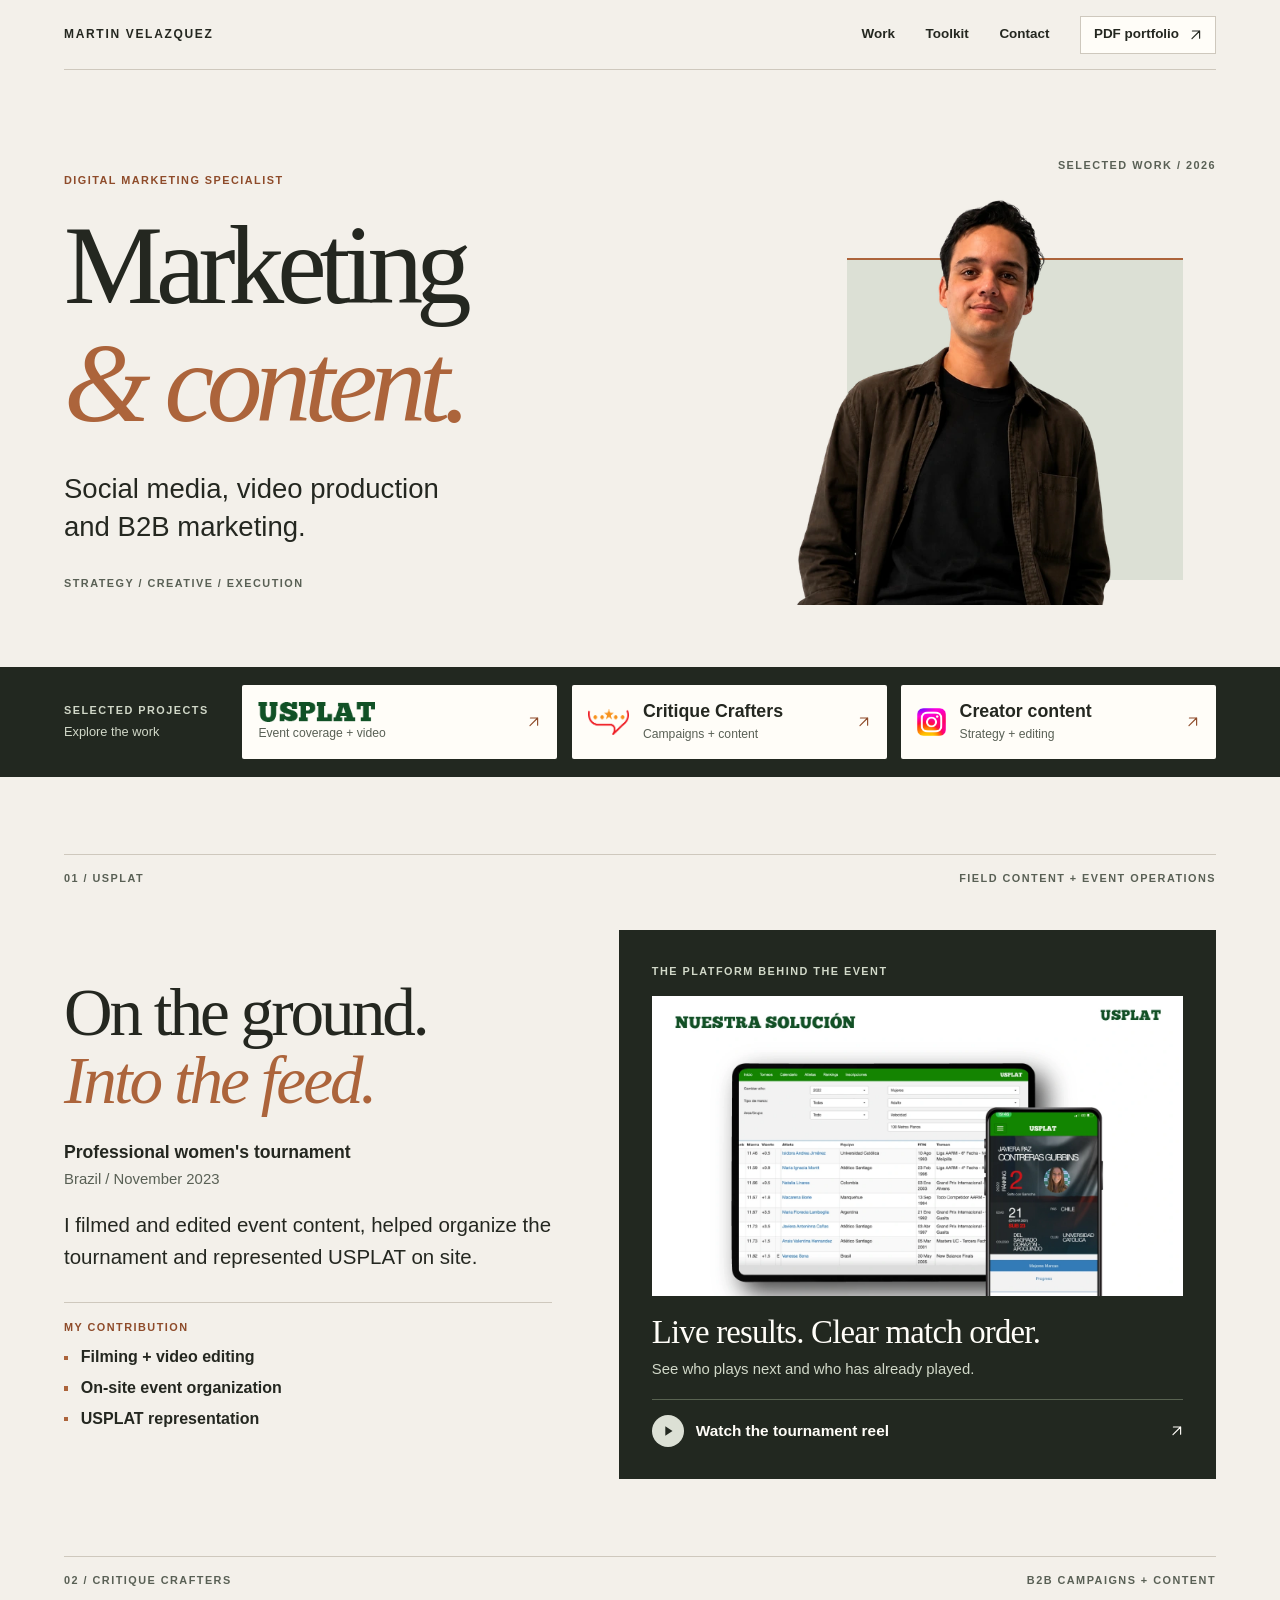
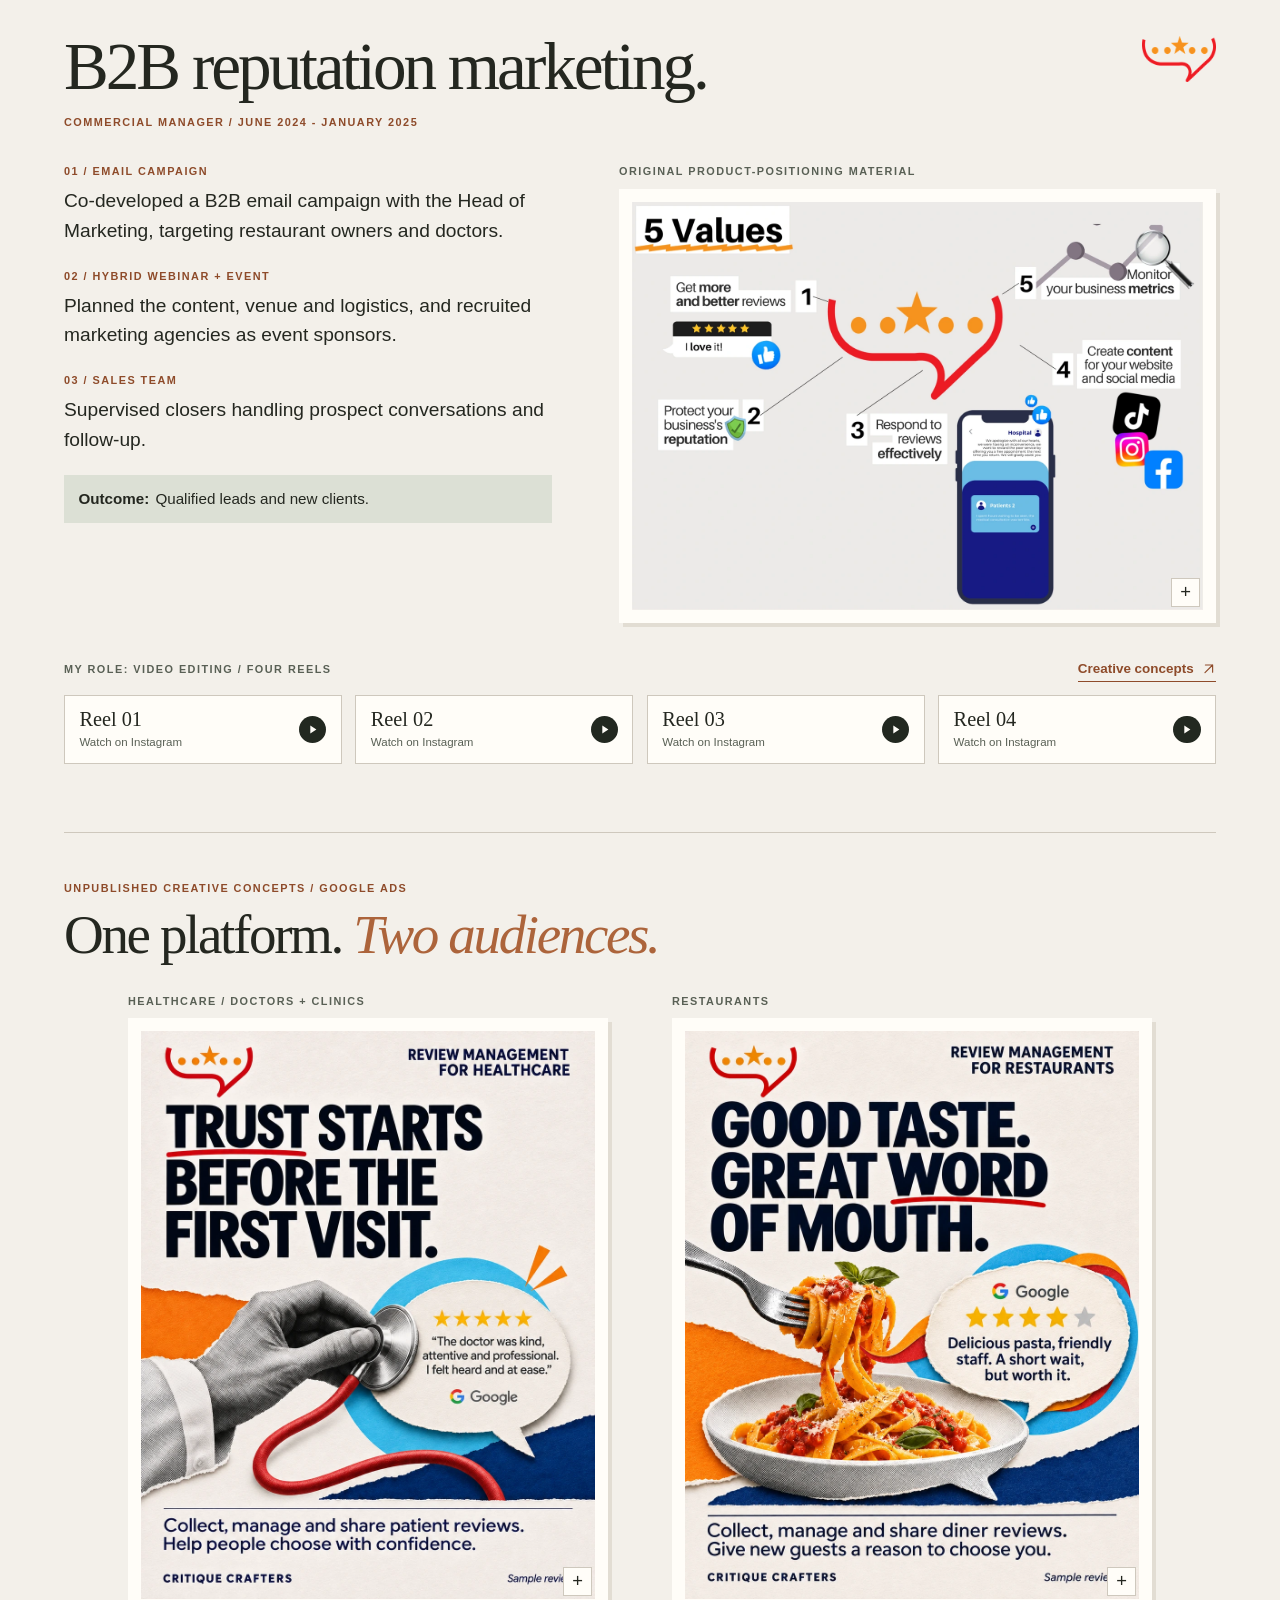
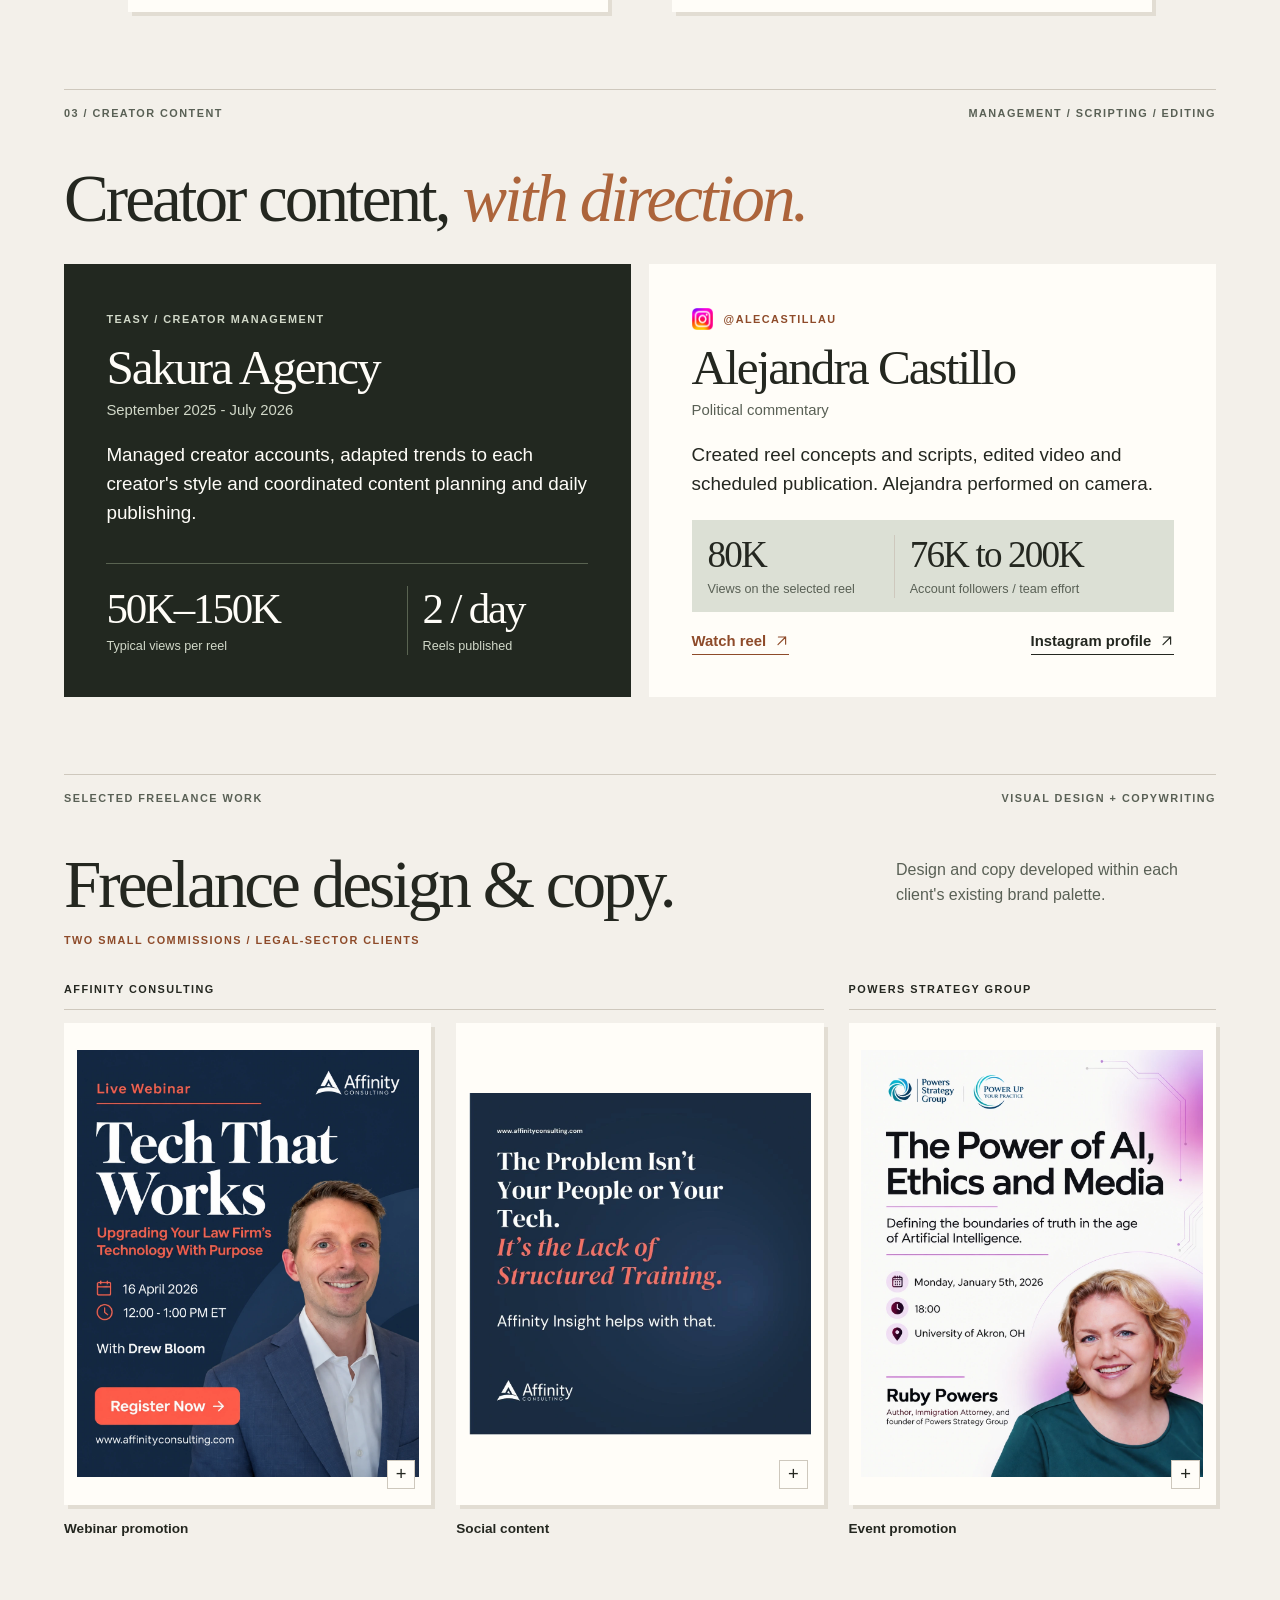
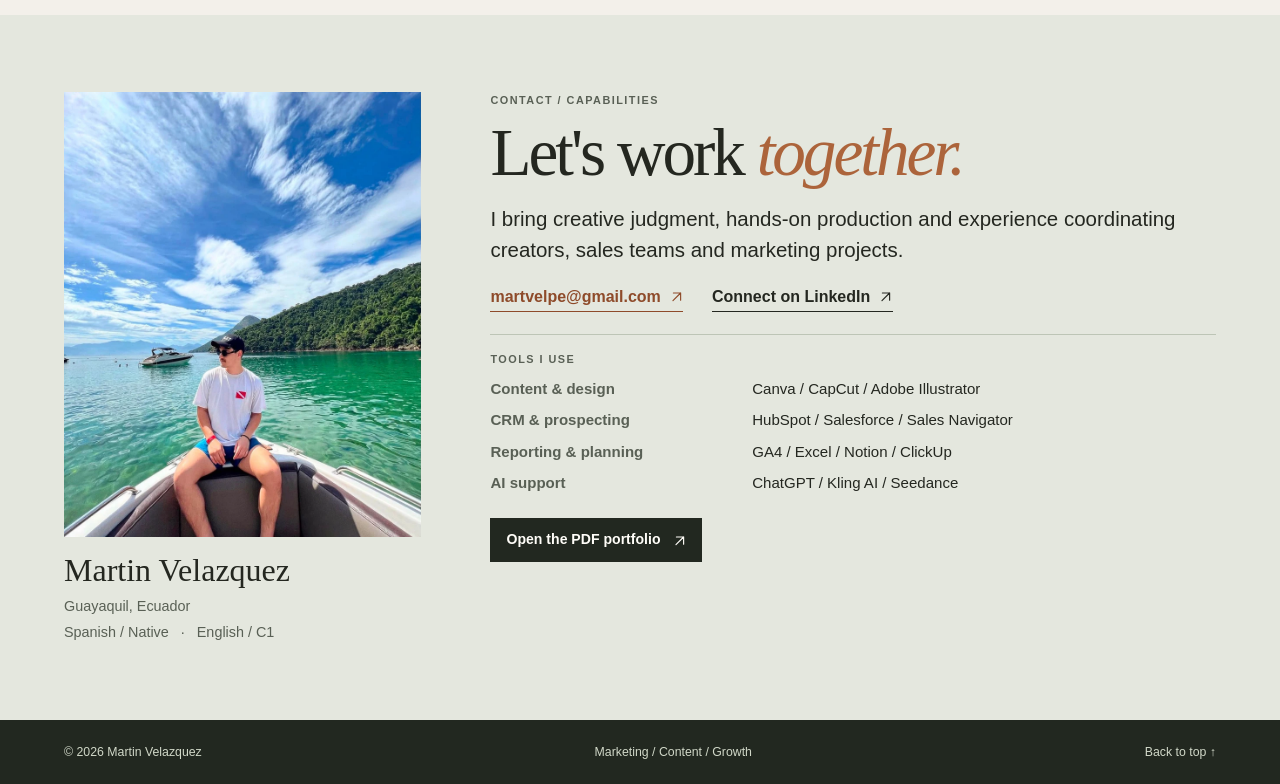
==== commit 7588fcf6: "Add files via upload" ====
--- a/index.html.html
+++ b/index.html.html
@@ -1,354 +1,581 @@
 <!doctype html>
 <html lang="en">
 <head>
-  <meta charset="utf-8" />
-  <meta name="viewport" content="width=device-width, initial-scale=1" />
-  <meta name="description" content="Martin Velazquez - Digital Marketing Specialist. Selected work in social media growth, creator strategy, B2B reputation marketing, design and copywriting." />
-  <meta property="og:title" content="Martin Velazquez | Digital Marketing Portfolio" />
-  <meta property="og:description" content="Social media, B2B campaigns and visual communication." />
-  <meta property="og:type" content="website" />
-  <title>Martin Velazquez | Digital Marketing Portfolio</title>
-  <link rel="stylesheet" href="style.css" />
+  <meta charset="utf-8">
+  <meta name="viewport" content="width=device-width, initial-scale=1">
+  <meta name="description" content="Martin Velazquez. Selected work in social media, video production, B2B marketing and visual design.">
+  <meta name="theme-color" content="#f3f0ea">
+  <meta property="og:title" content="Martin Velazquez | Marketing &amp; Content">
+  <meta property="og:description" content="Selected work: USPLAT, Critique Crafters, creator content and freelance design.">
+  <meta property="og:type" content="website">
+  <title>Martin Velazquez | Marketing &amp; Content</title>
+  <link rel="icon" href="data:image/svg+xml,%3Csvg xmlns='http://www.w3.org/2000/svg' viewBox='0 0 64 64'%3E%3Crect width='64' height='64' rx='9' fill='%23222820'/%3E%3Ctext x='32' y='44' text-anchor='middle' fill='%23fffdf8' font-family='Georgia,serif' font-size='36'%3EM%3C/text%3E%3C/svg%3E">
+  <style>
+:root {
+  color-scheme: light;
+  --paper: #f3f0ea;
+  --white: #fffdf8;
+  --ink: #242720;
+  --forest: #222820;
+  --sage: #dce0d5;
+  --light: #d1d8c8;
+  --muted: #596055;
+  --rule: #cec8bd;
+  --dark-rule: #596351;
+  --copper: #ac643b;
+  --accent: #8e4b2a;
+  --gutter: clamp(1.2rem, 5vw, 4.5rem);
+  --serif: Georgia, "Times New Roman", serif;
+  --sans: "Helvetica Neue", Arial, sans-serif;
+}
+
+* { box-sizing: border-box; }
+html { scroll-padding-top: 5.1rem; }
+body { margin: 0; background: var(--paper); color: var(--ink); font: 1rem/1.55 var(--sans); }
+body:has(.artwork-dialog[open]) { overflow: hidden; }
+img { display: block; max-width: 100%; height: auto; }
+a { color: inherit; text-decoration: none; }
+button { font: inherit; color: inherit; }
+button, a { -webkit-tap-highlight-color: transparent; }
+:focus-visible { outline: 2px solid var(--accent); outline-offset: 4px; }
+h1, h2, h3, p, figure, dl, dd { margin: 0; }
+h1, h2, h3 { font-weight: 400; }
+h1, h2 { font-family: var(--serif); letter-spacing: -.045em; line-height: 1.02; }
+h2 { font-size: clamp(2.45rem, 5.25vw, 5.15rem); }
+h1 em, h2 em, h3 em { color: var(--copper); font-weight: 400; }
+::selection { background: var(--sage); color: var(--ink); }
+
+.shell { width: min(calc(100% - var(--gutter) - var(--gutter)), 80rem); margin-inline: auto; }
+.eyebrow { font: 700 .68rem/1.5 var(--sans); letter-spacing: .135em; text-transform: uppercase; color: var(--muted); }
+.accent { color: var(--accent); }
+.body-copy { font-size: clamp(1.04rem, 1.7vw, 1.28rem); line-height: 1.55; }
+.arrow-icon { width: .85rem; height: .85rem; flex: 0 0 .85rem; vertical-align: -.03em; }
+.skip-link { position: fixed; top: .5rem; left: .5rem; z-index: 100; padding: .75rem 1rem; transform: translateY(-200%); background: var(--forest); color: var(--white); }
+.skip-link:focus { transform: none; }
+
+.site-header { position: sticky; top: 0; z-index: 10; background: var(--paper); }
+.header-inner { min-height: 4.4rem; display: flex; align-items: center; justify-content: space-between; gap: 1rem; border-bottom: 1px solid var(--rule); }
+.wordmark { font-size: .75rem; letter-spacing: .14em; font-weight: 800; text-transform: uppercase; }
+.primary-nav { display: flex; align-items: center; gap: clamp(.8rem, 2.4vw, 2.15rem); font-size: .84rem; font-weight: 600; }
+.primary-nav > a:hover { color: var(--accent); }
+.pdf-nav { display: inline-flex; align-items: center; gap: .6rem; min-height: 2.4rem; padding: .45rem .8rem; border: 1px solid var(--rule); background: var(--white); }
+
+.hero { display: grid; grid-template-columns: minmax(0, 1.13fr) minmax(0, .87fr); align-items: center; gap: clamp(1.5rem, 5vw, 5rem); padding-block: clamp(3.6rem, 6.8vw, 6.1rem) clamp(2.8rem, 4.8vw, 4.7rem); }
+.hero h1 { font-size: clamp(3.9rem, 8.7vw, 8.5rem); letter-spacing: -.063em; line-height: .94; margin: 1.65rem 0 2.05rem; }
+.hero h1 em { display: inline-block; margin-top: .12em; }
+.hero-lede { font-size: clamp(1.22rem, 2.15vw, 1.72rem); line-height: 1.38; }
+.hero-note { margin-top: 1.8rem; }
+.hero-portrait { min-width: 0; width: 100%; max-width: 31rem; margin-inline: auto; }
+.hero-portrait figcaption { text-align: right; margin-bottom: .8rem; }
+.portrait-stage { position: relative; aspect-ratio: 1.13; overflow: hidden; }
+.portrait-stage::before { content: ""; position: absolute; inset: 17% 7% 6% 22%; background: var(--sage); border-top: 2px solid var(--copper); }
+.portrait-stage img { width: 94%; position: absolute; right: 5%; bottom: 0; }
+
+.project-band { background: var(--forest); padding-block: 1.15rem; color: var(--white); }
+.project-grid { display: grid; grid-template-columns: minmax(8.6rem, .52fr) repeat(3, minmax(0, 1fr)); gap: .9rem; align-items: stretch; }
+.project-label { align-self: center; font-size: .8rem; color: var(--light); }
+.project-label .eyebrow { color: var(--light); margin-bottom: .25rem; }
+.project-card { display: flex; align-items: center; gap: .85rem; min-height: 4.6rem; padding: .78rem .95rem; color: var(--ink); background: var(--white); border: 1px solid transparent; border-radius: 2px; }
+.project-card:hover { border-color: var(--copper); background: #f6f0e7; }
+.project-card:focus-visible { outline-color: var(--light); }
+.project-card > .arrow-icon { margin-left: auto; color: var(--accent); }
+.project-card strong { display: block; font-size: clamp(.95rem, 1.4vw, 1.11rem); line-height: 1.2; }
+.project-text { min-width: 0; }
+.project-description { display: block; margin-top: .28rem; color: var(--muted); font-size: .76rem; line-height: 1.3; }
+.usplat-wordmark { width: 7.3rem; max-width: 100%; }
+.cc-mark { width: 2.6rem; flex: 0 0 2.6rem; }
+.ig-mark { width: 1.8rem; flex: 0 0 1.8rem; }
+
+.work-section { padding-block: clamp(3.1rem, 6vw, 5.25rem); }
+.work-section + .work-section { padding-top: 0; }
+.chapter-line { display: flex; justify-content: space-between; align-items: start; gap: 1.1rem; padding-top: .95rem; margin-bottom: clamp(1.65rem, 3.6vw, 2.75rem); border-top: 1px solid var(--rule); }
+.chapter-line p:last-child { text-align: right; }
+.case-layout { display: grid; grid-template-columns: minmax(0, .9fr) minmax(0, 1.1fr); gap: clamp(2rem, 5.2vw, 4.65rem); align-items: center; }
+.case-copy { min-width: 0; }
+.case-context { display: grid; gap: .12rem; margin: 1.45rem 0 1.15rem; }
+.case-context strong { font-size: 1.1rem; }
+.case-context span, .case-date { color: var(--muted); font-size: .93rem; }
+.contribution { margin-top: 1.8rem; padding-top: 1rem; border-top: 1px solid var(--rule); }
+.contribution ul { list-style: none; padding: 0; margin: .65rem 0 0; display: grid; gap: .36rem; }
+.contribution li { position: relative; padding-left: 1.05rem; font-size: 1rem; font-weight: 700; }
+.contribution li::before { content: ""; position: absolute; left: 0; top: .65em; width: .28rem; height: .28rem; background: var(--copper); }
+.platform-panel { padding: clamp(1.15rem, 3vw, 2.05rem); background: var(--forest); color: var(--white); }
+.platform-panel .eyebrow { color: var(--light); margin-bottom: 1rem; }
+.platform-panel > img { width: 100%; background: white; }
+.platform-panel figcaption { padding-top: 1.15rem; }
+.platform-panel h3 { font-family: var(--serif); font-size: clamp(1.45rem, 2.7vw, 2.05rem); letter-spacing: -.024em; line-height: 1.12; }
+.platform-panel figcaption p { color: var(--light); margin-top: .42rem; font-size: .93rem; }
+.video-action { display: flex; align-items: center; gap: .75rem; padding-top: .9rem; margin-top: 1.15rem; border-top: 1px solid var(--dark-rule); font-size: .96rem; font-weight: 700; }
+.video-action:hover span { text-decoration: underline; text-underline-offset: .2em; }
+.video-action .arrow-icon { margin-left: auto; }
+.video-action:focus-visible { outline-color: var(--light); }
+.play-icon { width: 2rem; height: 2rem; flex: 0 0 2rem; padding: .55rem; border-radius: 50%; background: var(--sage); color: var(--forest); }
+
+.case-heading { display: flex; justify-content: space-between; align-items: flex-start; gap: 1.2rem; margin-bottom: 2.05rem; }
+.case-brand { width: clamp(2.7rem, 5.8vw, 4.9rem); margin-top: .2rem; }
+.role-date { margin-top: .8rem; }
+.critique-layout { align-items: start; }
+.role-notes { list-style: none; padding: 0; margin: 0; display: grid; gap: 1.4rem; }
+.role-notes p { margin-top: .4rem; font-size: clamp(1.03rem, 1.6vw, 1.2rem); }
+.outcome { margin-top: 1.3rem; padding: .75rem .9rem; background: var(--sage); font-size: .95rem; }
+.outcome strong { margin-right: .12rem; }
+.artwork figcaption { margin-bottom: .6rem; }
+.artwork-trigger { display: block; position: relative; width: 100%; padding: clamp(.35rem, 1vw, .8rem); border: 0; background: var(--white); cursor: zoom-in; box-shadow: 4px 4px 0 #e2ddd3; }
+.artwork-trigger img { width: 100%; }
+.zoom-badge { display: grid; place-items: center; position: absolute; bottom: 1rem; right: 1rem; width: 1.8rem; height: 1.8rem; border: 1px solid var(--rule); background: var(--white); color: var(--ink); font: 1.15rem/1 var(--sans); }
+.artwork-trigger:hover .zoom-badge, .artwork-trigger:focus-visible .zoom-badge { color: var(--white); background: var(--forest); border-color: var(--forest); }
+
+.reel-section { margin-top: 2.35rem; }
+.subsection-line { display: flex; align-items: baseline; justify-content: space-between; gap: 1rem; margin-bottom: .8rem; }
+.text-link { display: inline-flex; align-items: center; gap: .55rem; width: fit-content; color: var(--accent); border-bottom: 1px solid currentColor; padding-bottom: .18rem; font-weight: 700; line-height: 1.35; }
+.text-link:hover { color: var(--forest); }
+.small-link { font-size: .84rem; }
+.ink-link { color: var(--ink); }
+.ink-link:hover { color: var(--accent); }
+.reel-grid { display: grid; grid-template-columns: repeat(4, minmax(0, 1fr)); gap: .85rem; list-style: none; padding: 0; margin: 0; }
+.reel-card { display: flex; justify-content: space-between; align-items: center; gap: .6rem; height: 100%; min-height: 4.3rem; padding: .7rem .9rem; background: var(--white); border: 1px solid var(--rule); }
+.reel-card:hover { border-color: var(--accent); }
+.reel-card strong { display: block; font: 400 1.27rem/1.1 var(--serif); }
+.reel-card small { display: block; margin-top: .32rem; color: var(--muted); font-size: .72rem; line-height: 1.35; }
+.reel-card .play-icon { background: var(--forest); color: var(--white); width: 1.7rem; height: 1.7rem; flex-basis: 1.7rem; padding: .47rem; }
+.creative-section { margin-top: clamp(2.6rem, 5.3vw, 4.5rem); padding-top: clamp(1.6rem, 3.7vw, 3rem); border-top: 1px solid var(--rule); }
+.subsection-title h3 { font-family: var(--serif); font-size: clamp(2rem, 4.3vw, 3.85rem); letter-spacing: -.043em; line-height: 1.08; margin-top: .55rem; }
+.creative-grid { display: grid; grid-template-columns: repeat(2, minmax(0, 1fr)); gap: clamp(1.3rem, 5vw, 4.5rem); width: min(100%, 64rem); margin: 1.75rem auto 0; }
+
+.creator-grid { display: grid; grid-template-columns: repeat(2, minmax(0, 1fr)); gap: 1.15rem; margin-top: 1.9rem; }
+.creator-card { display: flex; flex-direction: column; min-width: 0; padding: clamp(1.25rem, 3.5vw, 2.65rem); }
+.agency-card { background: var(--forest); color: var(--white); }
+.agency-card .eyebrow, .agency-card .case-date { color: var(--light); }
+.collaboration-card { background: var(--white); }
+.creator-card > .eyebrow { display: flex; min-height: 1.55rem; align-items: center; }
+.creator-card h3 { margin: .65rem 0 .3rem; font-family: var(--serif); font-size: clamp(2rem, 3.85vw, 3.25rem); letter-spacing: -.041em; line-height: 1.06; }
+.handle { display: flex; align-items: center; gap: .65rem; }
+.handle .ig-mark { width: 1.35rem; flex-basis: 1.35rem; }
+.creator-card .body-copy { margin: 1.1rem 0 1.4rem; font-size: clamp(1rem, 1.58vw, 1.18rem); }
+.metrics { display: grid; gap: .7rem; align-items: stretch; }
+.metrics > div { min-width: 0; display: flex; flex-direction: column-reverse; justify-content: start; }
+.metrics > div + div { border-left: 1px solid var(--rule); padding-left: .9rem; }
+.metrics dd { font: 400 clamp(1.5rem, 3.35vw, 3rem)/1.06 var(--serif); letter-spacing: -.05em; }
+.metrics dt { font-size: .79rem; line-height: 1.32; margin-top: .42rem; }
+.agency-metrics { grid-template-columns: minmax(0, 1.23fr) minmax(0, .77fr); padding-top: 1.4rem; margin-top: auto; border-top: 1px solid var(--dark-rule); }
+.agency-metrics > div + div { border-color: var(--dark-rule); }
+.agency-metrics dt { color: var(--light); }
+.collaboration-metrics { grid-template-columns: minmax(0, .8fr) minmax(0, 1.2fr); padding: .9rem 1rem; background: var(--sage); margin-top: auto; }
+.collaboration-metrics dd { font-size: clamp(1.35rem, 2.9vw, 2.55rem); }
+.collaboration-metrics dt { color: var(--muted); }
+.creator-links { display: flex; flex-wrap: wrap; justify-content: space-between; gap: .75rem 1rem; margin-top: 1.2rem; font-size: .93rem; }
+
+.freelance-heading > p { max-width: 20rem; margin-top: .45rem; color: var(--muted); font-size: 1rem; }
+.freelance-grid { --art-gap: clamp(.85rem, 2.1vw, 1.55rem); display: grid; grid-template-columns: repeat(3, minmax(0, 1fr)); gap: var(--art-gap); }
+.freelance-grid > section:first-child { grid-column: span 2; }
+.brand-heading { padding-bottom: .7rem; margin-bottom: .8rem; border-bottom: 1px solid var(--rule); color: var(--ink); }
+.affinity-grid { display: grid; grid-template-columns: repeat(2, minmax(0, 1fr)); gap: var(--art-gap); }
+.freelance-artwork .artwork-trigger { aspect-ratio: 4 / 5.25; }
+.freelance-artwork img { width: 100%; height: 100%; object-fit: contain; }
+.freelance-artwork figcaption { margin: .8rem 0 0; font-size: .85rem; font-weight: 700; }
+
+.contact-section { background: #e4e7de; padding-block: clamp(3.1rem, 6vw, 5.4rem); }
+.contact-grid { display: grid; grid-template-columns: minmax(0, .66fr) minmax(0, 1.34fr); gap: clamp(2rem, 5.4vw, 5.1rem); align-items: start; }
+.contact-photo { width: min(100%, 23rem); }
+.contact-photo > img { width: 100%; }
+.contact-photo figcaption { display: grid; gap: .23rem; padding-top: .95rem; color: var(--muted); font-size: .9rem; }
+.contact-photo figcaption strong { font: 400 clamp(1.55rem, 2.5vw, 2.3rem)/1.16 var(--serif); color: var(--ink); margin-bottom: .16rem; }
+.contact-copy h2 { margin: .65rem 0 .95rem; }
+.contact-links { display: flex; flex-wrap: wrap; gap: .85rem 1.8rem; margin-block: 1.25rem 1.4rem; }
+.toolkit { border-top: 1px solid #bdc5b6; padding-top: 1rem; }
+.tools-list { margin-top: .6rem; display: grid; gap: .5rem; }
+.tools-list > div { display: grid; grid-template-columns: minmax(8.7rem, .7fr) minmax(0, 1.3fr); gap: .75rem; font-size: .94rem; }
+.tools-list dt { font-weight: 700; color: var(--muted); }
+.pdf-action { display: inline-flex; align-items: center; gap: .75rem; margin-top: 1.5rem; padding: .7rem 1rem; background: var(--forest); color: var(--white); font-weight: 700; font-size: .88rem; }
+.pdf-action:hover { background: #394334; }
+.site-footer { background: var(--forest); color: var(--light); }
+.footer-inner { display: flex; justify-content: space-between; align-items: center; gap: 1rem; min-height: 4rem; padding-block: .8rem; font-size: .77rem; }
+.footer-inner a:hover { color: var(--white); }
+.footer-inner a:focus-visible { outline-color: var(--light); }
+
+.artwork-dialog { margin: auto; padding: 0; width: fit-content; max-width: calc(100% - 1.5rem); max-height: calc(100% - 1.5rem); border: 1px solid var(--rule); background: var(--white); color: var(--ink); }
+.artwork-dialog::backdrop { background: rgb(20 24 19 / .87); }
+.dialog-bar { position: sticky; top: 0; display: flex; align-items: center; justify-content: space-between; gap: .9rem; padding: .65rem .75rem; background: var(--white); border-bottom: 1px solid var(--rule); }
+.dialog-bar p { font-size: .88rem; font-weight: 700; }
+.dialog-close { display: grid; place-items: center; width: 2.1rem; height: 2.1rem; padding: 0; border: 1px solid var(--rule); background: var(--white); cursor: pointer; font: 1.5rem/1 var(--sans); }
+.dialog-close:hover { background: var(--sage); }
+.artwork-dialog img { width: auto; max-height: calc(100vh - 6rem); max-height: calc(100dvh - 6rem); object-fit: contain; margin-inline: auto; }
+
+@media (max-width: 980px) {
+  .project-grid { grid-template-columns: repeat(3, minmax(0, 1fr)); }
+  .project-label { grid-column: 1 / -1; display: flex; align-items: baseline; gap: .7rem; }
+  .project-label .eyebrow { margin: 0; }
+  .project-card { gap: .6rem; padding-inline: .72rem; }
+  .cc-mark { width: 2.2rem; flex-basis: 2.2rem; }
+  .ig-mark { width: 1.55rem; flex-basis: 1.55rem; }
+  .freelance-heading > p { max-width: 16rem; }
+}
+
+@media (max-width: 740px) {
+  .header-inner { min-height: 3.9rem; }
+  .hero { grid-template-columns: minmax(0, 1fr); gap: 1.2rem; padding-block: 2.9rem 1.8rem; }
+  .hero h1 { font-size: clamp(3.7rem, 12vw, 6.6rem); margin: 1.25rem 0 1.35rem; }
+  .hero-note { margin-top: 1.05rem; }
+  .hero-portrait { width: min(100%, 23rem); }
+  .hero-portrait figcaption { margin: 0; }
+  .portrait-stage { aspect-ratio: 1.3; }
+  .portrait-stage img { width: 86%; right: 6%; }
+  .portrait-stage::before { inset: 13% 7% 6% 24%; }
+  .case-layout, .contact-grid, .creator-grid { grid-template-columns: minmax(0, 1fr); }
+  .case-layout { gap: 1.6rem; }
+  .reel-grid { grid-template-columns: repeat(2, minmax(0, 1fr)); }
+  .freelance-heading { flex-direction: column; gap: .5rem; }
+  .freelance-heading > p { max-width: 34rem; }
+  .freelance-grid { grid-template-columns: minmax(0, 1fr); row-gap: 1.65rem; }
+  .freelance-grid > section:first-child { grid-column: auto; }
+  .freelance-grid > section:last-child .freelance-artwork { max-width: 22rem; }
+  .contact-grid { gap: 2rem; }
+  .contact-photo { width: min(66%, 17rem); }
+  .contact-copy { grid-row: 1; }
+}
+
+@media (max-width: 590px) {
+  .wide-nav, .desktop-break, .footer-note { display: none; }
+  .primary-nav { gap: .8rem; }
+  .pdf-nav { padding-inline: .55rem; }
+  .project-grid { grid-template-columns: minmax(0, 1fr); gap: .6rem; }
+  .project-label { padding-bottom: .15rem; }
+  .project-card { min-height: 3.8rem; padding: .62rem .85rem; }
+  .project-card strong { font-size: 1.02rem; }
+  .project-description { font-size: .75rem; }
+  .creative-grid { grid-template-columns: minmax(0, 1fr); gap: 1.4rem; max-width: 29rem; }
+  .chapter-line { gap: .65rem; }
+  .chapter-line .eyebrow { font-size: .6rem; letter-spacing: .09em; }
+  .subsection-line { align-items: start; }
+  .subsection-line .text-link { flex-shrink: 0; }
+  .tools-list > div { grid-template-columns: minmax(0, 1fr); gap: .05rem; }
+  .tools-list { gap: .66rem; }
+}
+
+@media (max-width: 360px) {
+  .wordmark { font-size: .68rem; letter-spacing: .1em; }
+  .hero h1 { font-size: 3.45rem; }
+  .reel-card { padding-inline: .65rem; }
+  .subsection-line { flex-wrap: wrap; }
+  .contact-photo { width: min(78%, 17rem); }
+}
+
+
+  </style>
 </head>
-<body>
+<body id="top">
   <a class="skip-link" href="#main">Skip to content</a>
-
   <header class="site-header">
-    <div class="header-inner">
-      <a class="brand" href="#home">MARTIN VELAZQUEZ</a>
-      <nav class="desktop-nav" aria-label="Main navigation">
+    <div class="shell header-inner">
+      <a class="wordmark" href="#top">Martin Velazquez</a>
+      <nav class="primary-nav" aria-label="Main navigation">
         <a href="#work">Work</a>
-        <a href="#about">About</a>
-        <a href="#toolkit">Toolkit</a>
-        <a href="#contact">Contact</a>
-        <a class="nav-cta" href="Martin_Velazquez_Portfolio.pdf" target="_blank" rel="noopener">PDF portfolio ↗</a>
+        <a class="wide-nav" href="#toolkit">Toolkit</a>
+        <a class="wide-nav" href="#contact">Contact</a>
+        <a class="pdf-nav" href="Martin_Velazquez_Portfolio.pdf" target="_blank" rel="noopener"><span>PDF<span class="wide-nav"> portfolio</span></span><svg class="arrow-icon" width="16" height="16" viewBox="0 0 16 16" fill="none" aria-hidden="true"><path d="M3.5 12.5 12.5 3.5M4 3.5h8.5V12" stroke="currentColor" stroke-width="1.35" stroke-linecap="round" stroke-linejoin="round"/></svg></a>
       </nav>
-      <button class="menu-button" aria-expanded="false" aria-controls="mobile-menu">Menu</button>
     </div>
   </header>
 
-  <nav id="mobile-menu" class="mobile-menu" aria-label="Mobile navigation">
-    <a href="#work">Work</a>
-    <a href="#about">About</a>
-    <a href="#toolkit">Toolkit</a>
-    <a href="#contact">Contact</a>
-    <a href="Martin_Velazquez_Portfolio.pdf" target="_blank" rel="noopener">PDF portfolio ↗</a>
-  </nav>
-
   <main id="main">
-    <!-- HERO: based on portfolio page 1 -->
-    <section class="hero shell" id="home">
-      <div class="hero-copy reveal">
-        <p class="eyebrow">DIGITAL MARKETING SPECIALIST · SELECTED WORK / 2026</p>
-        <h1>Marketing<br><em>&amp; content.</em></h1>
-        <p class="hero-lede">Social media, B2B campaigns and visual communication.</p>
-        <p class="hero-sub">Strategy / Creative / Execution</p>
-        <div class="hero-actions">
-          <a class="button button-dark" href="#work">View selected work</a>
-          <a class="button button-outline" href="Martin_Velazquez_Portfolio.pdf" target="_blank" rel="noopener">Open PDF portfolio ↗</a>
-        </div>
-      </div>
-      <div class="hero-visual reveal delay-1">
-        <div class="portrait-card">
-          <img src="hero-martin.jpg" alt="Portrait of Martin Velazquez" />
-        </div>
-      </div>
+    <section class="hero shell" aria-labelledby="hero-title">
+      <div class="hero-copy">
+        <p class="eyebrow accent">Digital marketing specialist</p>
+        <h1 id="hero-title">Marketing<br><em>&amp; content.</em></h1>
+        <p class="hero-lede">Social media, video production<br class="desktop-break"> and B2B marketing.</p>
+        <p class="eyebrow hero-note">Strategy / Creative / Execution</p>
+      </div>
+      <figure class="hero-portrait">
+        <figcaption class="eyebrow">Selected work / 2026</figcaption>
+        <div class="portrait-stage">
+          <img src="[data-uri]" width="627" height="627" alt="Portrait of Martin Velazquez" fetchpriority="high" decoding="async">
+        </div>
+      </figure>
     </section>
 
-    <div class="project-strip">
-      <div class="project-strip-inner shell">
-        <span class="strip-label">SELECTED PROJECTS</span>
-        <a href="#social">Creator growth</a>
-        <a href="#b2b">B2B marketing</a>
-        <a href="#design">Freelance design</a>
-      </div>
-    </div>
-
-    <!-- ABOUT -->
-    <section class="about shell section" id="about">
-      <div class="section-label reveal">ABOUT</div>
-      <div class="about-body reveal delay-1">
-        <h2>Creative execution backed by <em>strategy and growth.</em></h2>
-        <p>I work across creator content, social media planning, B2B acquisition, visual communication and campaign execution. The work below highlights the projects, responsibilities and results presented in my original portfolio.</p>
-      </div>
-    </section>
-
-    <!-- METRICS from page 2 -->
-    <section class="metrics-wrap" aria-label="Social media performance highlights">
-      <div class="metrics shell">
-        <div class="metric reveal"><strong>500K</strong><span>views on a single reel</span></div>
-        <div class="metric reveal delay-1"><strong>150K-300K</strong><span>typical views per reel</span></div>
-        <div class="metric reveal delay-2"><strong>2</strong><span>reels per day</span></div>
-        <div class="metric reveal delay-3"><strong>1.2M &amp; 2.5M</strong><span>other standout reels</span></div>
-      </div>
-    </section>
-
-    <!-- WORK -->
-    <section class="work shell section" id="work">
-      <div class="work-intro reveal">
+    <nav class="project-band" id="work" aria-label="Selected projects">
+      <div class="shell project-grid">
+        <div class="project-label">
+          <p class="eyebrow">Selected projects</p>
+          <p>Explore the work</p>
+        </div>
+        <a class="project-card" href="#usplat">
+          <span class="project-text">
+            <img class="usplat-wordmark" src="[data-uri]" width="151" height="26" alt="USPLAT">
+            <span class="project-description">Event coverage + video</span>
+          </span>
+          <svg class="arrow-icon" width="16" height="16" viewBox="0 0 16 16" fill="none" aria-hidden="true"><path d="M3.5 12.5 12.5 3.5M4 3.5h8.5V12" stroke="currentColor" stroke-width="1.35" stroke-linecap="round" stroke-linejoin="round"/></svg>
+        </a>
+        <a class="project-card" href="#critique-crafters">
+          <img class="cc-mark" src="[data-uri]" width="190" height="118" alt="">
+          <span class="project-text"><strong>Critique Crafters</strong><span class="project-description">Campaigns + content</span></span>
+          <svg class="arrow-icon" width="16" height="16" viewBox="0 0 16 16" fill="none" aria-hidden="true"><path d="M3.5 12.5 12.5 3.5M4 3.5h8.5V12" stroke="currentColor" stroke-width="1.35" stroke-linecap="round" stroke-linejoin="round"/></svg>
+        </a>
+        <a class="project-card" href="#creator-content">
+          <img class="ig-mark" src="[data-uri]" width="96" height="96" alt="Instagram">
+          <span class="project-text"><strong>Creator content</strong><span class="project-description">Strategy + editing</span></span>
+          <svg class="arrow-icon" width="16" height="16" viewBox="0 0 16 16" fill="none" aria-hidden="true"><path d="M3.5 12.5 12.5 3.5M4 3.5h8.5V12" stroke="currentColor" stroke-width="1.35" stroke-linecap="round" stroke-linejoin="round"/></svg>
+        </a>
+      </div>
+    </nav>
+
+    <article class="shell work-section" id="usplat" aria-labelledby="usplat-title">
+      <div class="chapter-line">
+        <p class="eyebrow">01 / USPLAT</p>
+        <p class="eyebrow">Field content + event operations</p>
+      </div>
+      <div class="case-layout usplat-layout">
+        <div class="case-copy">
+          <h2 id="usplat-title">On the ground.<br><em>Into the feed.</em></h2>
+          <div class="case-context">
+            <strong>Professional women's tournament</strong>
+            <span>Brazil / November 2023</span>
+          </div>
+          <p class="body-copy">I filmed and edited event content, helped organize the tournament and represented USPLAT on site.</p>
+          <div class="contribution">
+            <p class="eyebrow accent">My contribution</p>
+            <ul>
+              <li>Filming + video editing</li>
+              <li>On-site event organization</li>
+              <li>USPLAT representation</li>
+            </ul>
+          </div>
+        </div>
+        <figure class="platform-panel">
+          <p class="eyebrow">The platform behind the event</p>
+          <img src="[data-uri]" width="1330" height="752" alt="Original USPLAT presentation showing the tournament platform on desktop and mobile" loading="lazy" decoding="async">
+          <figcaption>
+            <h3>Live results. Clear match order.</h3>
+            <p>See who plays next and who has already played.</p>
+          </figcaption>
+          <a class="video-action" href="https://www.instagram.com/reel/C0FNKN4vQvZ/" target="_blank" rel="noopener">
+            <svg class="play-icon" width="16" height="16" viewBox="0 0 16 16" fill="currentColor" aria-hidden="true"><path d="M5 2.7v10.6L13 8z"/></svg><span>Watch the tournament reel</span><svg class="arrow-icon" width="16" height="16" viewBox="0 0 16 16" fill="none" aria-hidden="true"><path d="M3.5 12.5 12.5 3.5M4 3.5h8.5V12" stroke="currentColor" stroke-width="1.35" stroke-linecap="round" stroke-linejoin="round"/></svg>
+          </a>
+        </figure>
+      </div>
+    </article>
+
+    <article class="shell work-section" id="critique-crafters" aria-labelledby="critique-title">
+      <div class="chapter-line">
+        <p class="eyebrow">02 / Critique Crafters</p>
+        <p class="eyebrow">B2B campaigns + content</p>
+      </div>
+      <header class="case-heading">
         <div>
-          <p class="eyebrow">SELECTED WORK</p>
-          <h2>Projects &amp;<br><em>case studies.</em></h2>
-        </div>
-        <p>Each project is presented as a clear case study: context, my role, the work itself, and the outcome or contribution.</p>
-      </div>
-
-      <!-- CASE 01 -->
-      <article class="case" id="social">
-        <header class="case-header reveal">
-          <div>
-            <p class="case-no">01 / SOCIAL MEDIA</p>
-            <h3>Social media <em>growth.</em></h3>
+          <h2 id="critique-title">B2B reputation marketing.</h2>
+          <p class="eyebrow accent role-date">Commercial Manager / June 2024 - January 2025</p>
+        </div>
+        <img class="case-brand" src="[data-uri]" width="190" height="118" alt="Critique Crafters" loading="lazy" decoding="async">
+      </header>
+      <div class="case-layout critique-layout">
+        <div class="case-copy">
+          <ol class="role-notes">
+            <li><h3 class="eyebrow accent">01 / Email campaign</h3><p>Co-developed a B2B email campaign with the Head of Marketing, targeting restaurant owners and doctors.</p></li>
+            <li><h3 class="eyebrow accent">02 / Hybrid webinar + event</h3><p>Planned the content, venue and logistics, and recruited marketing agencies as event sponsors.</p></li>
+            <li><h3 class="eyebrow accent">03 / Sales team</h3><p>Supervised closers handling prospect conversations and follow-up.</p></li>
+          </ol>
+          <p class="outcome"><strong>Outcome:</strong> Qualified leads and new clients.</p>
+        </div>
+        <figure class="artwork positioning-artwork">
+          <figcaption class="eyebrow">Original product-positioning material</figcaption>
+          <button class="artwork-trigger" type="button" data-artwork="Critique Crafters / Five values" aria-label="Enlarge the Critique Crafters five values presentation">
+            <img src="[data-uri]